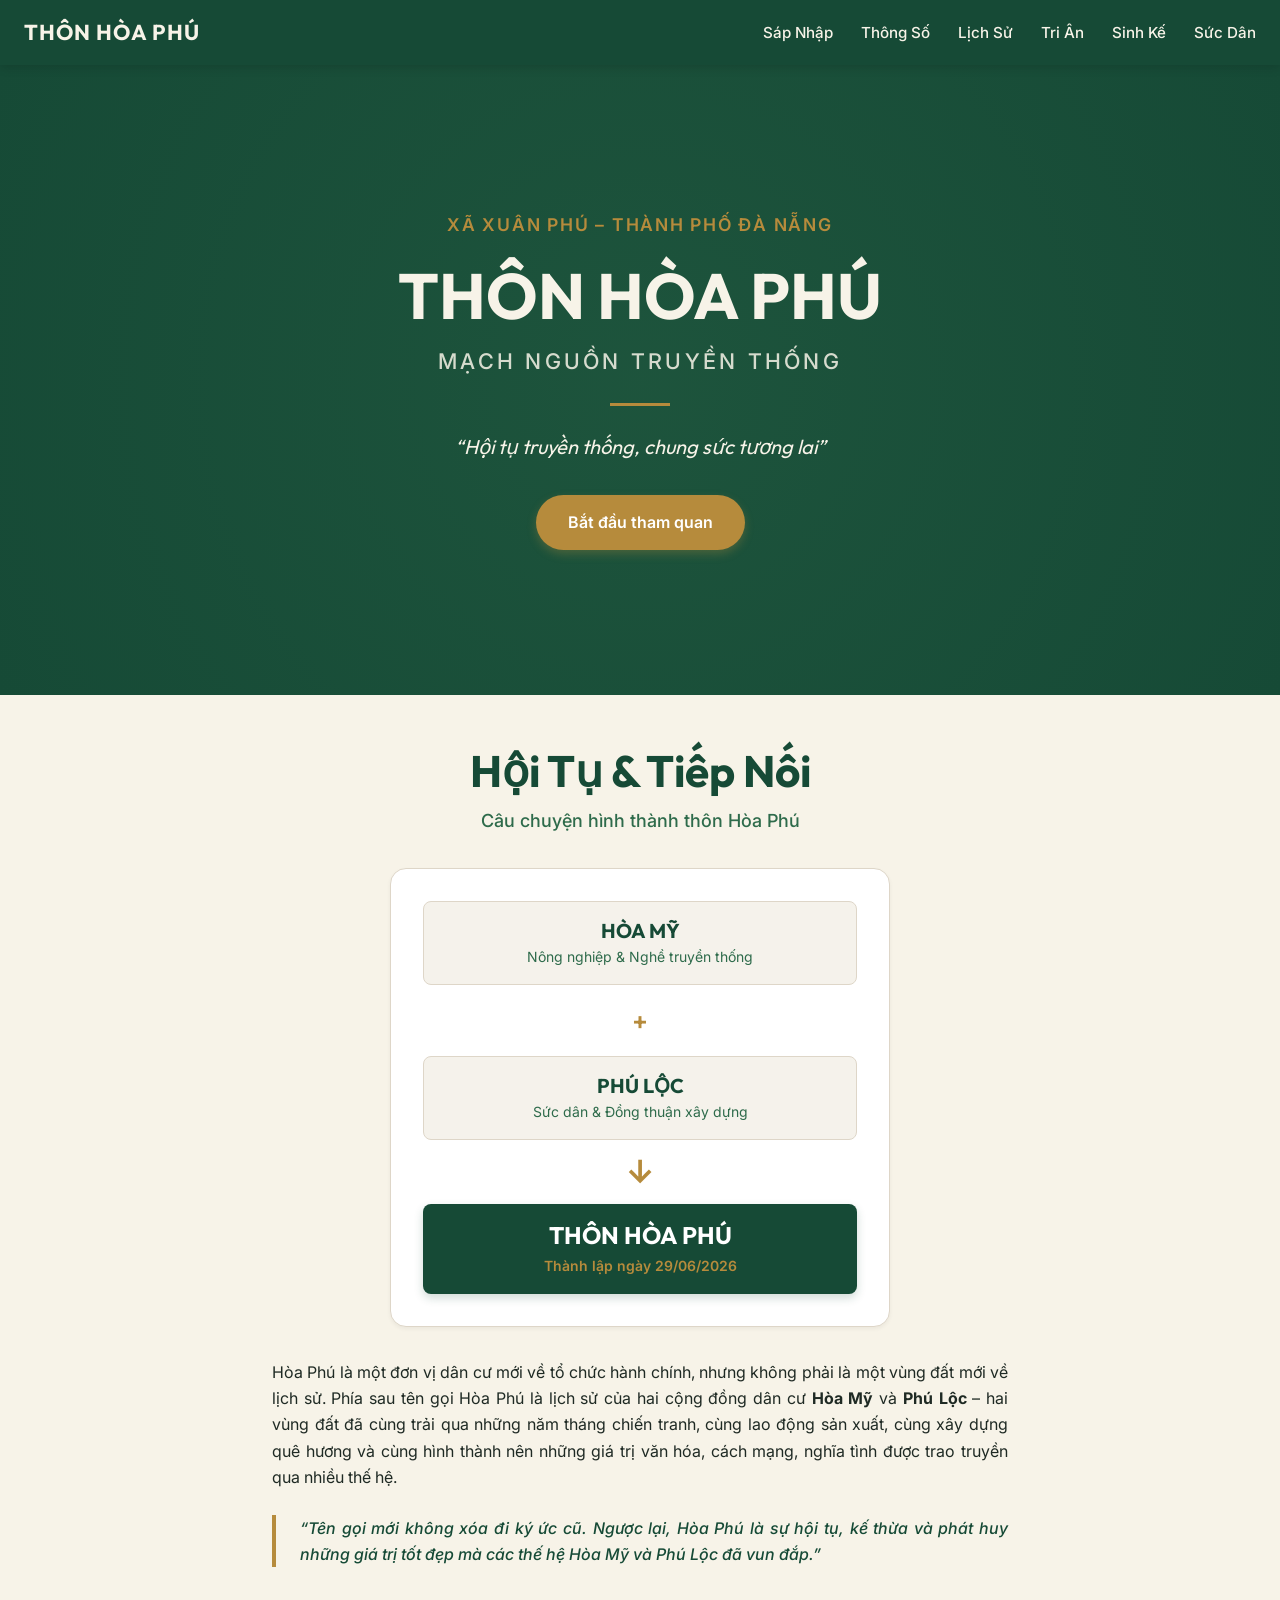
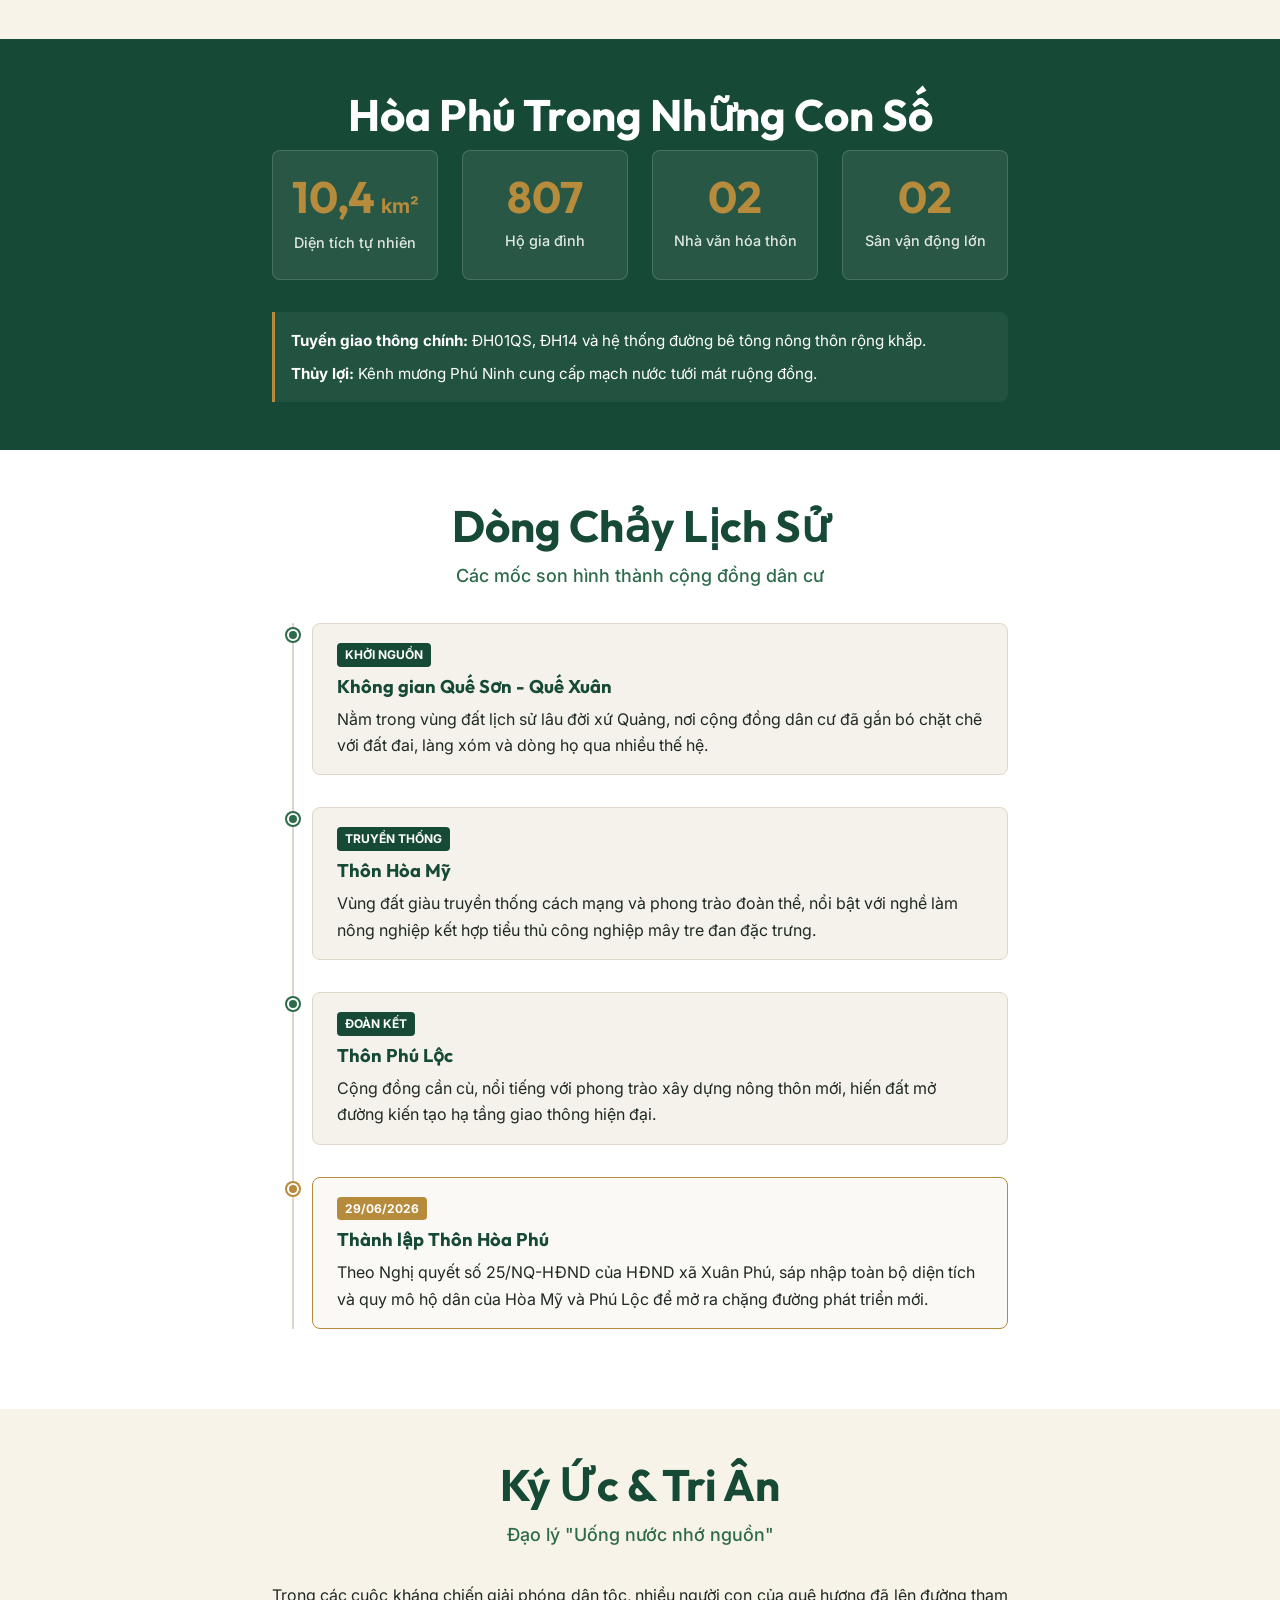
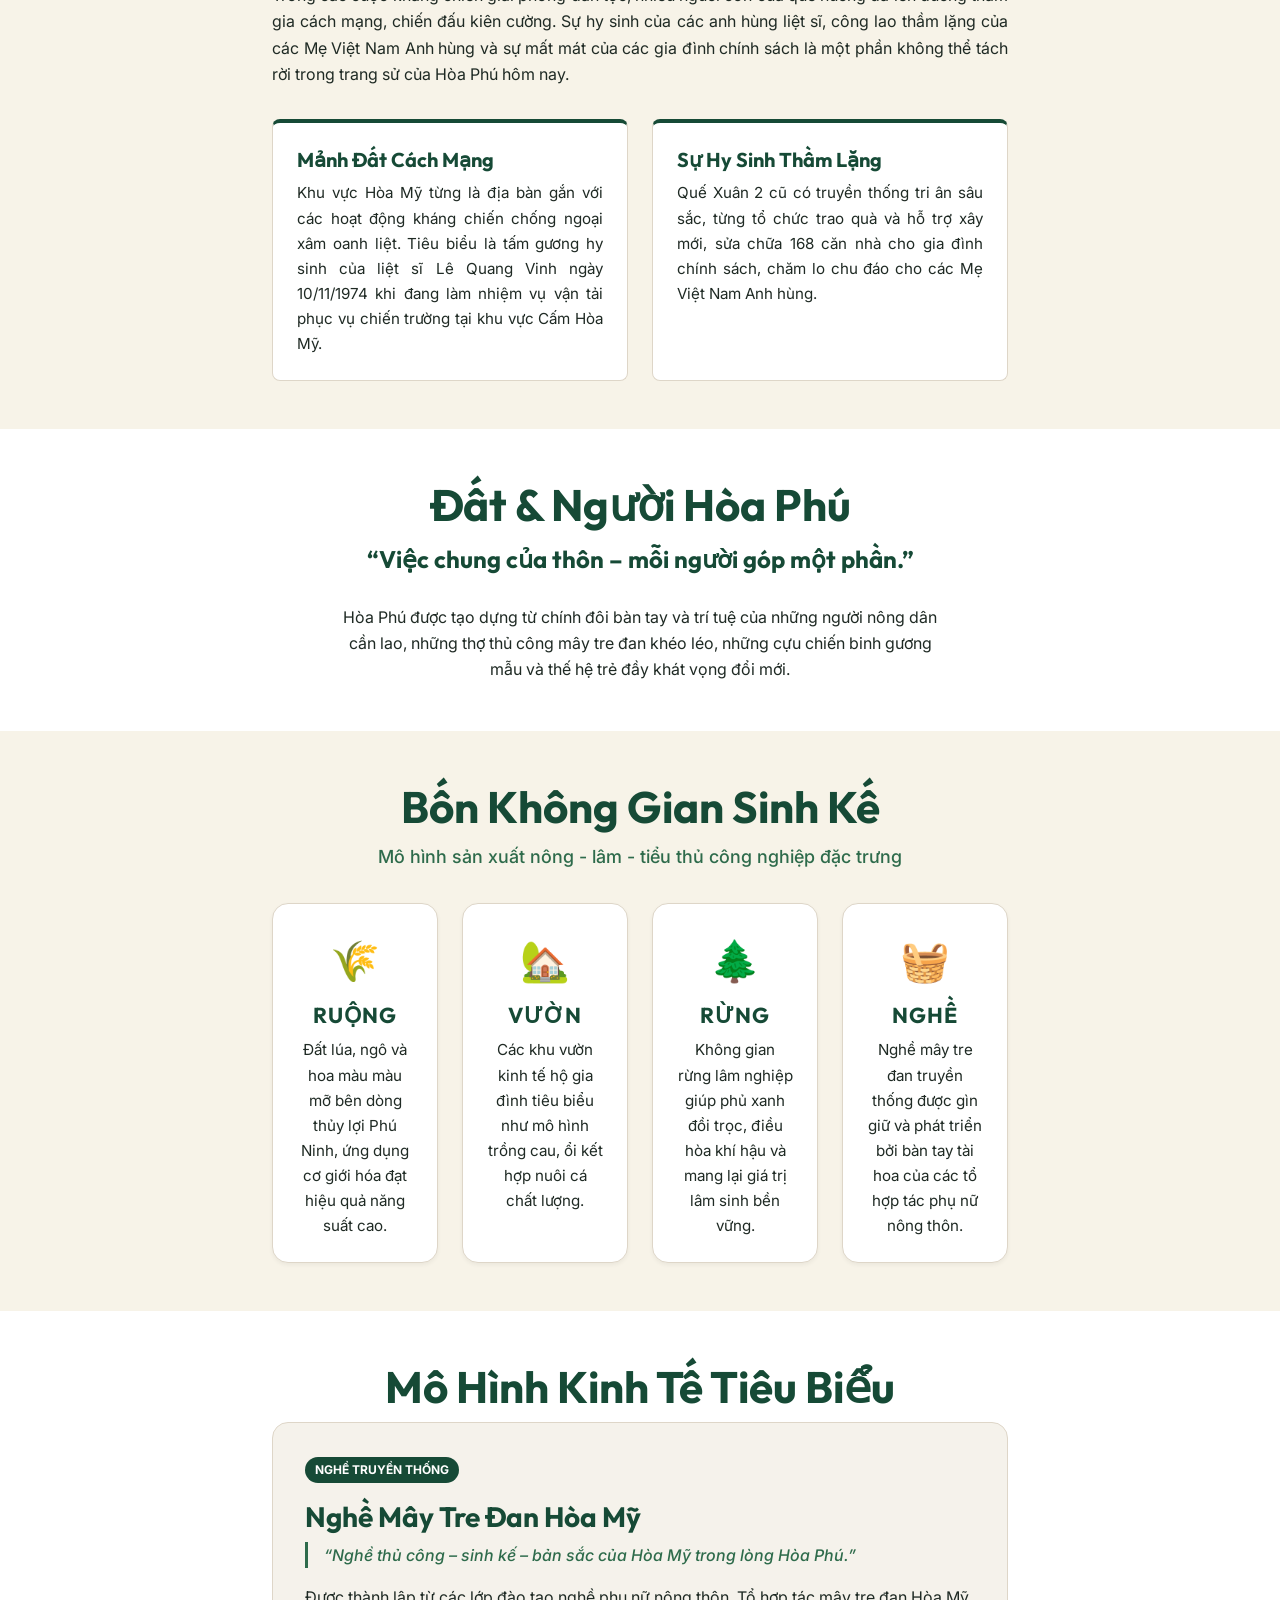
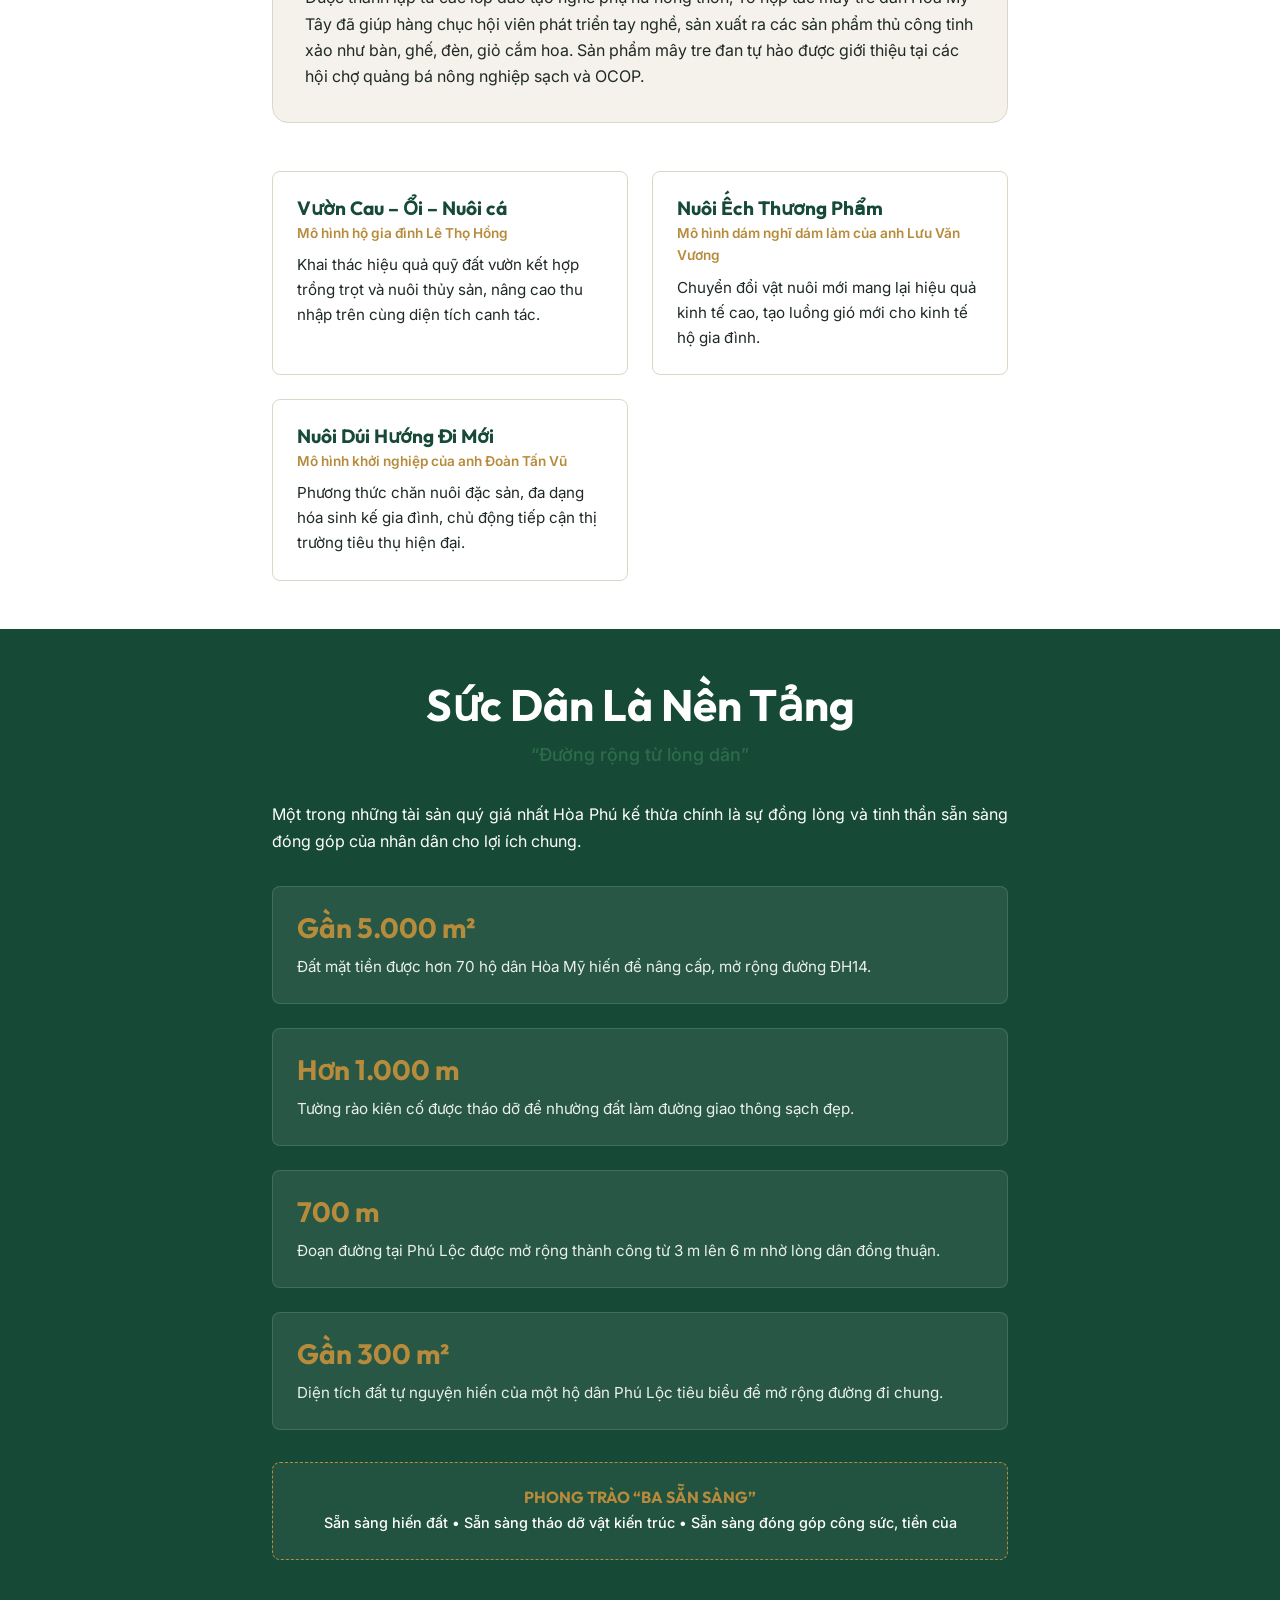
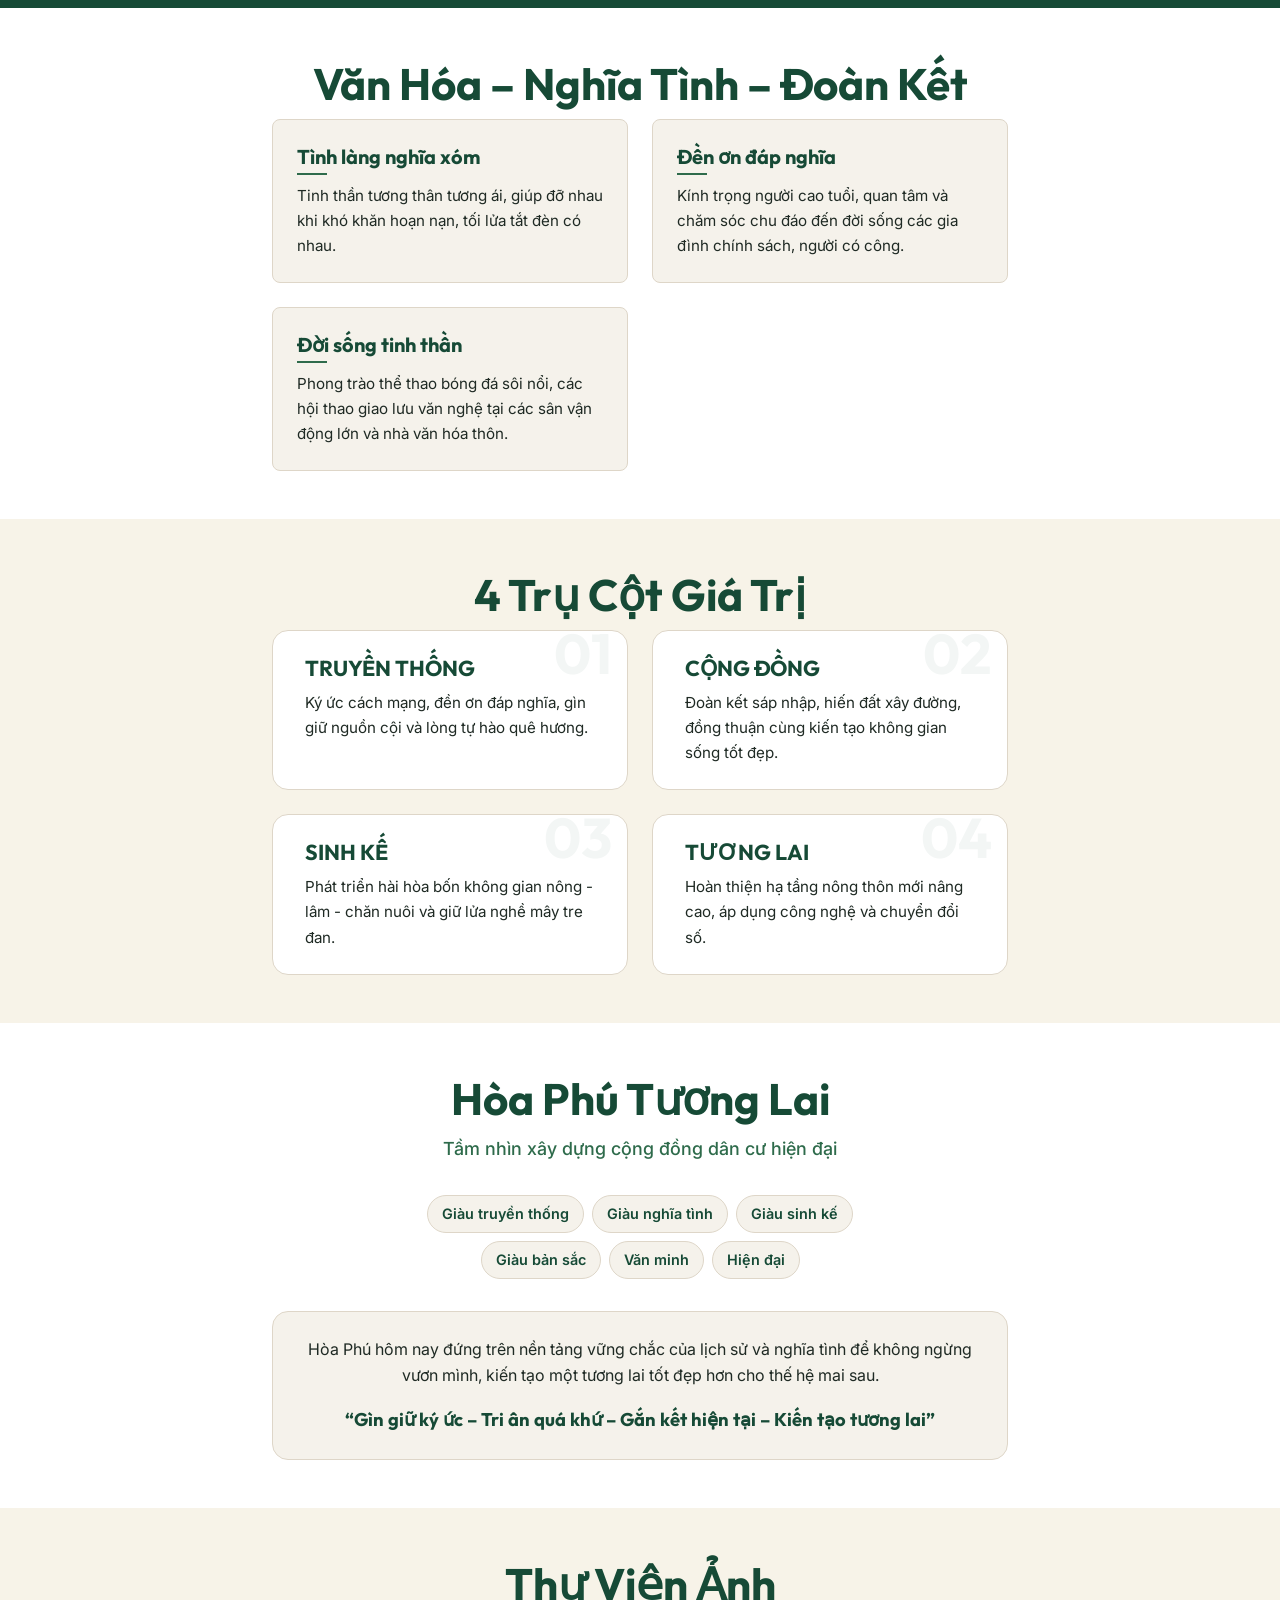
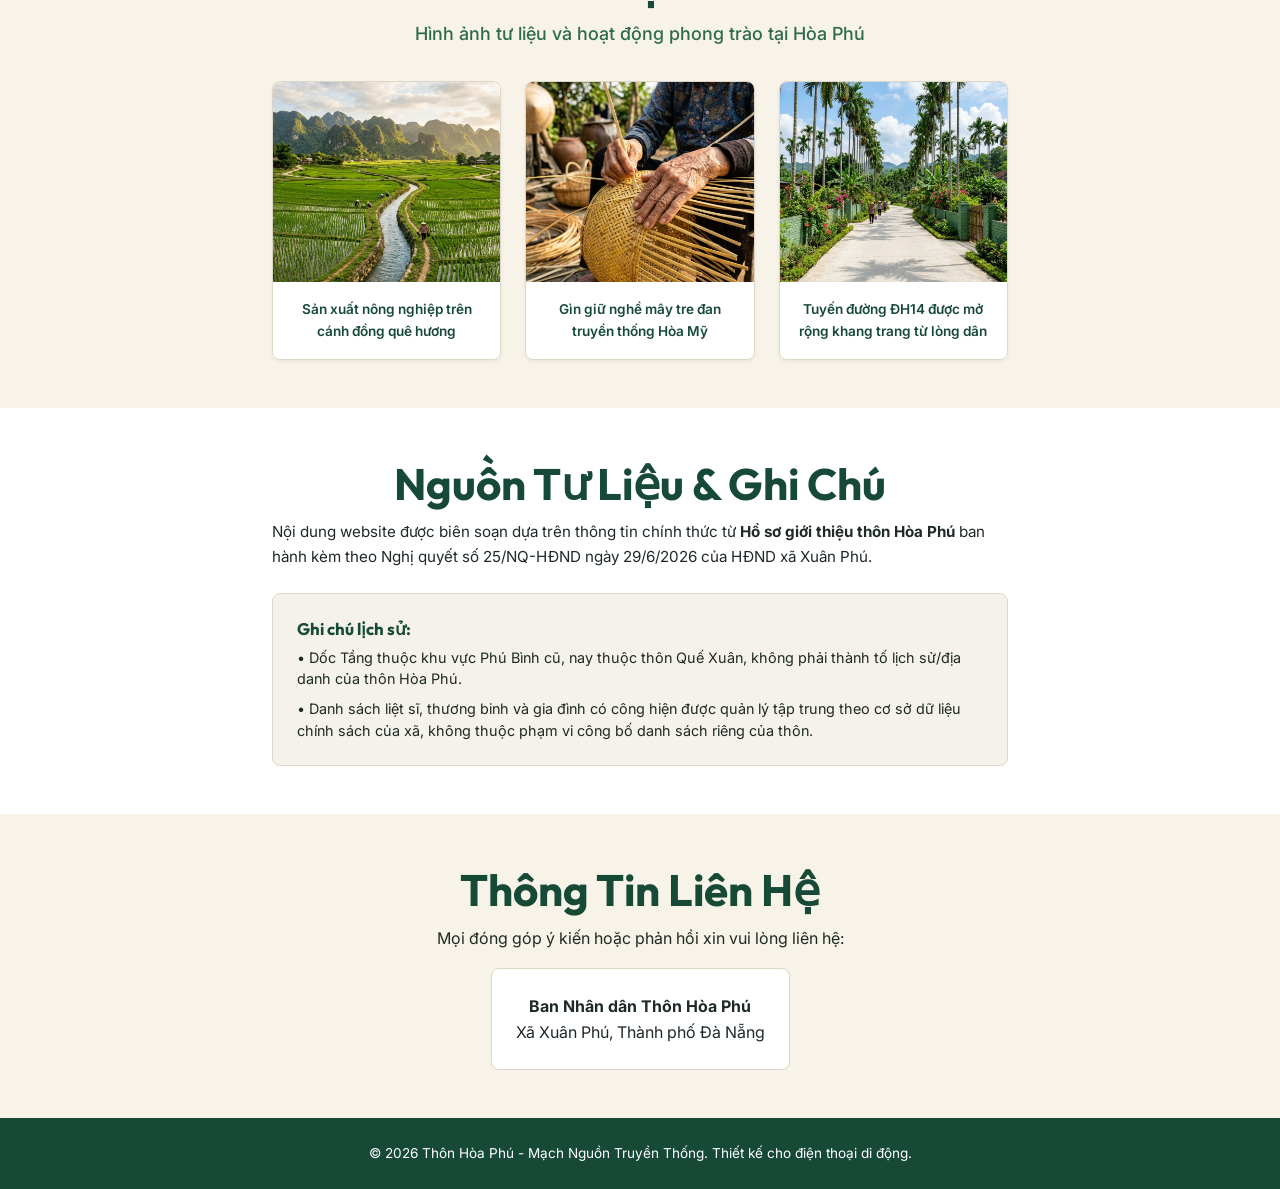
==== site/index.html @ 0a3b0293 "Initial commit: website foundation and storytelling content for Thon Hoa Phu" ====
<!DOCTYPE html>
<html lang="vi">
<head>
    <meta charset="UTF-8">
    <meta name="viewport" content="width=device-width, initial-scale=1.0">
    <title>Mạch Nguồn Truyền Thống – Thôn Hòa Phú</title>
    <meta name="description" content="Trang thông tin giới thiệu lịch sử, văn hóa, truyền thống và sinh kế của Thôn Hòa Phú, xã Xuân Phú, thành phố Đà Nẵng.">
    
    <!-- Open Graph SEO -->
    <meta property="og:title" content="Mạch Nguồn Truyền Thống – Thôn Hòa Phú">
    <meta property="og:description" content="Khám phá câu chuyện sáp nhập, lịch sử cách mạng hào hùng, thiết chế văn hóa, hạ tầng nông thôn mới và không gian sinh kế Ruộng – Vườn – Rừng – Nghề tại Hòa Phú.">
    <meta property="og:type" content="website">
    <meta property="og:locale" content="vi_VN">
    
    <link rel="stylesheet" href="assets/css/main.css">
</head>
<body>

    <!-- Skip Link for Keyboard Accessibility -->
    <a href="#content-start" class="skip-link">Bỏ qua tới nội dung chính</a>

    <!-- Top Header -->
    <header class="top-header">
        <div class="logo-text">Thôn Hòa Phú</div>
        <nav class="desktop-nav">
            <a href="#cau-chuyen">Sáp Nhập</a>
            <a href="#thong-tin">Thông Số</a>
            <a href="#lich-su">Lịch Sử</a>
            <a href="#tri-an">Tri Ân</a>
            <a href="#sinh-ke">Sinh Kế</a>
            <a href="#suc-dan">Sức Dân</a>
        </nav>
    </header>

    <main id="content-start">
        
        <!-- 1. Hero Section -->
        <section id="hero" class="hero-section text-center">
            <div class="hero-overlay"></div>
            <div class="hero-content container">
                <p class="hero-subtitle">Xã Xuân Phú – Thành phố Đà Nẵng</p>
                <h1 class="hero-title">THÔN HÒA PHÚ</h1>
                <p class="hero-tagline">MẠCH NGUỒN TRUYỀN THỐNG</p>
                <div class="divider"></div>
                <p class="hero-slogan">“Hội tụ truyền thống, chung sức tương lai”</p>
                <a href="#cau-chuyen" class="btn btn-primary">Bắt đầu tham quan</a>
            </div>
        </section>

        <!-- 2. Merger Section -->
        <section id="cau-chuyen" class="section-padding bg-ivory">
            <div class="container">
                <h2 class="section-title text-center">Hội Tụ & Tiếp Nối</h2>
                <p class="section-subtitle text-center">Câu chuyện hình thành thôn Hòa Phú</p>
                
                <div class="merger-diagram">
                    <div class="merger-node">
                        <h3>HÒA MỸ</h3>
                        <p>Nông nghiệp & Nghề truyền thống</p>
                    </div>
                    <div class="merger-plus">+</div>
                    <div class="merger-node">
                        <h3>PHÚ LỘC</h3>
                        <p>Sức dân & Đồng thuận xây dựng</p>
                    </div>
                    <div class="merger-arrow">↓</div>
                    <div class="merger-result">
                        <h3>THÔN HÒA PHÚ</h3>
                        <p class="date">Thành lập ngày 29/06/2026</p>
                    </div>
                </div>

                <div class="merger-text">
                    <p>Hòa Phú là một đơn vị dân cư mới về tổ chức hành chính, nhưng không phải là một vùng đất mới về lịch sử. Phía sau tên gọi Hòa Phú là lịch sử của hai cộng đồng dân cư <strong>Hòa Mỹ</strong> và <strong>Phú Lộc</strong> – hai vùng đất đã cùng trải qua những năm tháng chiến tranh, cùng lao động sản xuất, cùng xây dựng quê hương và cùng hình thành nên những giá trị văn hóa, cách mạng, nghĩa tình được trao truyền qua nhiều thế hệ.</p>
                    <blockquote>“Tên gọi mới không xóa đi ký ức cũ. Ngược lại, Hòa Phú là sự hội tụ, kế thừa và phát huy những giá trị tốt đẹp mà các thế hệ Hòa Mỹ và Phú Lộc đã vun đắp.”</blockquote>
                </div>
            </div>
        </section>

        <!-- 3. Quick Stats Section -->
        <section id="thong-tin" class="section-padding bg-green-deep text-white">
            <div class="container">
                <h2 class="section-title text-center text-white">Hòa Phú Trong Những Con Số</h2>
                <div class="stats-grid">
                    <div class="stat-card">
                        <div class="stat-num">10,4</div>
                        <div class="stat-unit">km²</div>
                        <div class="stat-label">Diện tích tự nhiên</div>
                    </div>
                    <div class="stat-card">
                        <div class="stat-num">807</div>
                        <div class="stat-label">Hộ gia đình</div>
                    </div>
                    <div class="stat-card">
                        <div class="stat-num">02</div>
                        <div class="stat-label">Nhà văn hóa thôn</div>
                    </div>
                    <div class="stat-card">
                        <div class="stat-num">02</div>
                        <div class="stat-label">Sân vận động lớn</div>
                    </div>
                </div>
                
                <div class="quick-info-box">
                    <p><strong>Tuyến giao thông chính:</strong> ĐH01QS, ĐH14 và hệ thống đường bê tông nông thôn rộng khắp.</p>
                    <p><strong>Thủy lợi:</strong> Kênh mương Phú Ninh cung cấp mạch nước tưới mát ruộng đồng.</p>
                </div>
            </div>
        </section>

        <!-- 4. History Flow Section -->
        <section id="lich-su" class="section-padding bg-white">
            <div class="container">
                <h2 class="section-title text-center">Dòng Chảy Lịch Sử</h2>
                <p class="section-subtitle text-center">Các mốc son hình thành cộng đồng dân cư</p>
                
                <div class="timeline">
                    <div class="timeline-item">
                        <div class="timeline-dot"></div>
                        <div class="timeline-content">
                            <span class="timeline-time">Khởi nguồn</span>
                            <h4>Không gian Quế Sơn - Quế Xuân</h4>
                            <p>Nằm trong vùng đất lịch sử lâu đời xứ Quảng, nơi cộng đồng dân cư đã gắn bó chặt chẽ với đất đai, làng xóm và dòng họ qua nhiều thế hệ.</p>
                        </div>
                    </div>
                    <div class="timeline-item">
                        <div class="timeline-dot"></div>
                        <div class="timeline-content">
                            <span class="timeline-time">Truyền thống</span>
                            <h4>Thôn Hòa Mỹ</h4>
                            <p>Vùng đất giàu truyền thống cách mạng và phong trào đoàn thể, nổi bật với nghề làm nông nghiệp kết hợp tiểu thủ công nghiệp mây tre đan đặc trưng.</p>
                        </div>
                    </div>
                    <div class="timeline-item">
                        <div class="timeline-dot"></div>
                        <div class="timeline-content">
                            <span class="timeline-time">Đoàn kết</span>
                            <h4>Thôn Phú Lộc</h4>
                            <p>Cộng đồng cần cù, nổi tiếng với phong trào xây dựng nông thôn mới, hiến đất mở đường kiến tạo hạ tầng giao thông hiện đại.</p>
                        </div>
                    </div>
                    <div class="timeline-item highlight">
                        <div class="timeline-dot"></div>
                        <div class="timeline-content">
                            <span class="timeline-time">29/06/2026</span>
                            <h4>Thành lập Thôn Hòa Phú</h4>
                            <p>Theo Nghị quyết số 25/NQ-HĐND của HĐND xã Xuân Phú, sáp nhập toàn bộ diện tích và quy mô hộ dân của Hòa Mỹ và Phú Lộc để mở ra chặng đường phát triển mới.</p>
                        </div>
                    </div>
                </div>
            </div>
        </section>

        <!-- 5. Gratitude Section -->
        <section id="tri-an" class="section-padding bg-ivory">
            <div class="container">
                <h2 class="section-title text-center">Ký Ức & Tri Ân</h2>
                <p class="section-subtitle text-center">Đạo lý "Uống nước nhớ nguồn"</p>
                
                <div class="gratitude-intro">
                    <p>Trong các cuộc kháng chiến giải phóng dân tộc, nhiều người con của quê hương đã lên đường tham gia cách mạng, chiến đấu kiên cường. Sự hy sinh của các anh hùng liệt sĩ, công lao thầm lặng của các Mẹ Việt Nam Anh hùng và sự mất mát của các gia đình chính sách là một phần không thể tách rời trong trang sử của Hòa Phú hôm nay.</p>
                </div>

                <div class="gratitude-grid">
                    <div class="gratitude-card">
                        <h4>Mảnh Đất Cách Mạng</h4>
                        <p>Khu vực Hòa Mỹ từng là địa bàn gắn với các hoạt động kháng chiến chống ngoại xâm oanh liệt. Tiêu biểu là tấm gương hy sinh của liệt sĩ Lê Quang Vinh ngày 10/11/1974 khi đang làm nhiệm vụ vận tải phục vụ chiến trường tại khu vực Cấm Hòa Mỹ.</p>
                    </div>
                    <div class="gratitude-card">
                        <h4>Sự Hy Sinh Thầm Lặng</h4>
                        <p>Quế Xuân 2 cũ có truyền thống tri ân sâu sắc, từng tổ chức trao quà và hỗ trợ xây mới, sửa chữa 168 căn nhà cho gia đình chính sách, chăm lo chu đáo cho các Mẹ Việt Nam Anh hùng.</p>
                    </div>
                </div>
            </div>
        </section>

        <!-- 6. Land & People -->
        <section id="dat-va-nguoi" class="section-padding bg-white">
            <div class="container">
                <h2 class="section-title text-center">Đất & Người Hòa Phú</h2>
                <div class="people-message text-center">
                    <blockquote>“Việc chung của thôn – mỗi người góp một phần.”</blockquote>
                    <p>Hòa Phú được tạo dựng từ chính đôi bàn tay và trí tuệ của những người nông dân cần lao, những thợ thủ công mây tre đan khéo léo, những cựu chiến binh gương mẫu và thế hệ trẻ đầy khát vọng đổi mới.</p>
                </div>
            </div>
        </section>

        <!-- 7. Livelihoods: Ruộng - Vườn - Rừng - Nghề -->
        <section id="sinh-ke" class="section-padding bg-ivory">
            <div class="container">
                <h2 class="section-title text-center">Bốn Không Gian Sinh Kế</h2>
                <p class="section-subtitle text-center">Mô hình sản xuất nông - lâm - tiểu thủ công nghiệp đặc trưng</p>
                
                <div class="livelihood-grid">
                    <div class="livelihood-card">
                        <div class="card-icon">🌾</div>
                        <h3>RUỘNG</h3>
                        <p>Đất lúa, ngô và hoa màu màu mỡ bên dòng thủy lợi Phú Ninh, ứng dụng cơ giới hóa đạt hiệu quả năng suất cao.</p>
                    </div>
                    <div class="livelihood-card">
                        <div class="card-icon">🏡</div>
                        <h3>VƯỜN</h3>
                        <p>Các khu vườn kinh tế hộ gia đình tiêu biểu như mô hình trồng cau, ổi kết hợp nuôi cá chất lượng.</p>
                    </div>
                    <div class="livelihood-card">
                        <div class="card-icon">🌲</div>
                        <h3>RỪNG</h3>
                        <p>Không gian rừng lâm nghiệp giúp phủ xanh đồi trọc, điều hòa khí hậu và mang lại giá trị lâm sinh bền vững.</p>
                    </div>
                    <div class="livelihood-card">
                        <div class="card-icon">🧺</div>
                        <h3>NGHỀ</h3>
                        <p>Nghề mây tre đan truyền thống được gìn giữ và phát triển bởi bàn tay tài hoa của các tổ hợp tác phụ nữ nông thôn.</p>
                    </div>
                </div>
            </div>
        </section>

        <!-- 8. Economic Models & Craft -->
        <section id="may-tre-dan" class="section-padding bg-white">
            <div class="container">
                <h2 class="section-title text-center">Mô Hình Kinh Tế Tiêu Biểu</h2>
                
                <div class="craft-feature">
                    <div class="craft-content">
                        <span class="badge">Nghề Truyền Thống</span>
                        <h3>Nghề Mây Tre Đan Hòa Mỹ</h3>
                        <blockquote>“Nghề thủ công – sinh kế – bản sắc của Hòa Mỹ trong lòng Hòa Phú.”</blockquote>
                        <p>Được thành lập từ các lớp đào tạo nghề phụ nữ nông thôn, Tổ hợp tác mây tre đan Hòa Mỹ Tây đã giúp hàng chục hội viên phát triển tay nghề, sản xuất ra các sản phẩm thủ công tinh xảo như bàn, ghế, đèn, giỏ cắm hoa. Sản phẩm mây tre đan tự hào được giới thiệu tại các hội chợ quảng bá nông nghiệp sạch và OCOP.</p>
                    </div>
                </div>

                <div class="models-grid">
                    <div class="model-card">
                        <h4>Vườn Cau – Ổi – Nuôi cá</h4>
                        <span class="author">Mô hình hộ gia đình Lê Thọ Hồng</span>
                        <p>Khai thác hiệu quả quỹ đất vườn kết hợp trồng trọt và nuôi thủy sản, nâng cao thu nhập trên cùng diện tích canh tác.</p>
                    </div>
                    <div class="model-card">
                        <h4>Nuôi Ếch Thương Phẩm</h4>
                        <span class="author">Mô hình dám nghĩ dám làm của anh Lưu Văn Vương</span>
                        <p>Chuyển đổi vật nuôi mới mang lại hiệu quả kinh tế cao, tạo luồng gió mới cho kinh tế hộ gia đình.</p>
                    </div>
                    <div class="model-card">
                        <h4>Nuôi Dúi Hướng Đi Mới</h4>
                        <span class="author">Mô hình khởi nghiệp của anh Đoàn Tấn Vũ</span>
                        <p>Phương thức chăn nuôi đặc sản, đa dạng hóa sinh kế gia đình, chủ động tiếp cận thị trường tiêu thụ hiện đại.</p>
                    </div>
                </div>
            </div>
        </section>

        <!-- 9. People's Contribution (Suc Dan) -->
        <section id="suc-dan" class="section-padding bg-green-deep text-white">
            <div class="container">
                <h2 class="section-title text-center text-white">Sức Dân Là Nền Tảng</h2>
                <p class="section-subtitle text-center text-white-muted">“Đường rộng từ lòng dân”</p>
                
                <div class="suc-dan-content">
                    <p class="intro-p">Một trong những tài sản quý giá nhất Hòa Phú kế thừa chính là sự đồng lòng và tinh thần sẵn sàng đóng góp của nhân dân cho lợi ích chung.</p>
                    
                    <div class="contributions-list">
                        <div class="contrib-item">
                            <span class="contrib-val">Gần 5.000 m²</span>
                            <span class="contrib-desc">Đất mặt tiền được hơn 70 hộ dân Hòa Mỹ hiến để nâng cấp, mở rộng đường ĐH14.</span>
                        </div>
                        <div class="contrib-item">
                            <span class="contrib-val">Hơn 1.000 m</span>
                            <span class="contrib-desc">Tường rào kiên cố được tháo dỡ để nhường đất làm đường giao thông sạch đẹp.</span>
                        </div>
                        <div class="contrib-item">
                            <span class="contrib-val">700 m</span>
                            <span class="contrib-desc">Đoạn đường tại Phú Lộc được mở rộng thành công từ 3 m lên 6 m nhờ lòng dân đồng thuận.</span>
                        </div>
                        <div class="contrib-item">
                            <span class="contrib-val">Gần 300 m²</span>
                            <span class="contrib-desc">Diện tích đất tự nguyện hiến của một hộ dân Phú Lộc tiêu biểu để mở rộng đường đi chung.</span>
                        </div>
                    </div>

                    <div class="slogan-box text-center">
                        <h4>PHONG TRÀO “BA SẴN SÀNG”</h4>
                        <p>Sẵn sàng hiến đất • Sẵn sàng tháo dỡ vật kiến trúc • Sẵn sàng đóng góp công sức, tiền của</p>
                    </div>
                </div>
            </div>
        </section>

        <!-- 10. Culture & Solidarity -->
        <section id="van-hoa" class="section-padding bg-white">
            <div class="container">
                <h2 class="section-title text-center">Văn Hóa – Nghĩa Tình – Đoàn Kết</h2>
                <div class="solidarity-grid">
                    <div class="value-card">
                        <h4>Tình làng nghĩa xóm</h4>
                        <p>Tinh thần tương thân tương ái, giúp đỡ nhau khi khó khăn hoạn nạn, tối lửa tắt đèn có nhau.</p>
                    </div>
                    <div class="value-card">
                        <h4>Đền ơn đáp nghĩa</h4>
                        <p>Kính trọng người cao tuổi, quan tâm và chăm sóc chu đáo đến đời sống các gia đình chính sách, người có công.</p>
                    </div>
                    <div class="value-card">
                        <h4>Đời sống tinh thần</h4>
                        <p>Phong trào thể thao bóng đá sôi nổi, các hội thao giao lưu văn nghệ tại các sân vận động lớn và nhà văn hóa thôn.</p>
                    </div>
                </div>
            </div>
        </section>

        <!-- 11. Four Pillars -->
        <section id="bon-tru-cot" class="section-padding bg-ivory">
            <div class="container">
                <h2 class="section-title text-center">4 Trụ Cột Giá Trị</h2>
                <div class="pillars-grid">
                    <div class="pillar">
                        <span class="pillar-num">01</span>
                        <h4>TRUYỀN THỐNG</h4>
                        <p>Ký ức cách mạng, đền ơn đáp nghĩa, gìn giữ nguồn cội và lòng tự hào quê hương.</p>
                    </div>
                    <div class="pillar">
                        <span class="pillar-num">02</span>
                        <h4>CỘNG ĐỒNG</h4>
                        <p>Đoàn kết sáp nhập, hiến đất xây đường, đồng thuận cùng kiến tạo không gian sống tốt đẹp.</p>
                    </div>
                    <div class="pillar">
                        <span class="pillar-num">03</span>
                        <h4>SINH KẾ</h4>
                        <p>Phát triển hài hòa bốn không gian nông - lâm - chăn nuôi và giữ lửa nghề mây tre đan.</p>
                    </div>
                    <div class="pillar">
                        <span class="pillar-num">04</span>
                        <h4>TƯƠNG LAI</h4>
                        <p>Hoàn thiện hạ tầng nông thôn mới nâng cao, áp dụng công nghệ và chuyển đổi số.</p>
                    </div>
                </div>
            </div>
        </section>

        <!-- 12. Vision/Future -->
        <section id="tuong-lai" class="section-padding bg-white">
            <div class="container text-center">
                <h2 class="section-title">Hòa Phú Tương Lai</h2>
                <p class="section-subtitle">Tầm nhìn xây dựng cộng đồng dân cư hiện đại</p>
                <div class="vision-grid">
                    <div class="vision-tag">Giàu truyền thống</div>
                    <div class="vision-tag">Giàu nghĩa tình</div>
                    <div class="vision-tag">Giàu sinh kế</div>
                    <div class="vision-tag">Giàu bản sắc</div>
                    <div class="vision-tag">Văn minh</div>
                    <div class="vision-tag">Hiện đại</div>
                </div>
                <div class="conclusion-box">
                    <p>Hòa Phú hôm nay đứng trên nền tảng vững chắc của lịch sử và nghĩa tình để không ngừng vươn mình, kiến tạo một tương lai tốt đẹp hơn cho thế hệ mai sau.</p>
                    <p class="quote">“Gìn giữ ký ức – Tri ân quá khứ – Gắn kết hiện tại – Kiến tạo tương lai”</p>
                </div>
            </div>
        </section>

        <!-- 13. Gallery -->
        <section id="thu-vien" class="section-padding bg-ivory">
            <div class="container">
                <h2 class="section-title text-center">Thư Viện Ảnh</h2>
                <p class="section-subtitle text-center">Hình ảnh tư liệu và hoạt động phong trào tại Hòa Phú</p>
                
                <div class="gallery-grid">
                    <div class="gallery-item">
                        <img src="assets/images/placeholder_farming.jpg" alt="Hoạt động sản xuất nông nghiệp trên cánh đồng Hòa Phú" loading="lazy">
                        <p class="caption">Sản xuất nông nghiệp trên cánh đồng quê hương</p>
                    </div>
                    <div class="gallery-item">
                        <img src="assets/images/placeholder_craft.jpg" alt="Người dân làm nghề mây tre đan truyền thống tại Hòa Mỹ" loading="lazy">
                        <p class="caption">Gìn giữ nghề mây tre đan truyền thống Hòa Mỹ</p>
                    </div>
                    <div class="gallery-item">
                        <img src="assets/images/placeholder_road.jpg" alt="Tuyến đường nông thôn mới khang trang sạch đẹp" loading="lazy">
                        <p class="caption">Tuyến đường ĐH14 được mở rộng khang trang từ lòng dân</p>
                    </div>
                </div>
            </div>
        </section>

        <!-- 14. References -->
        <section id="nguon-tu-lieu" class="section-padding bg-white">
            <div class="container">
                <h2 class="section-title text-center">Nguồn Tư Liệu & Ghi Chú</h2>
                <div class="references-box">
                    <p>Nội dung website được biên soạn dựa trên thông tin chính thức từ <strong>Hồ sơ giới thiệu thôn Hòa Phú</strong> ban hành kèm theo Nghị quyết số 25/NQ-HĐND ngày 29/6/2026 của HĐND xã Xuân Phú.</p>
                    
                    <div class="note-box">
                        <h5>Ghi chú lịch sử:</h5>
                        <p>• Dốc Tầng thuộc khu vực Phú Bình cũ, nay thuộc thôn Quế Xuân, không phải thành tố lịch sử/địa danh của thôn Hòa Phú.</p>
                        <p>• Danh sách liệt sĩ, thương binh và gia đình có công hiện được quản lý tập trung theo cơ sở dữ liệu chính sách của xã, không thuộc phạm vi công bố danh sách riêng của thôn.</p>
                    </div>
                </div>
            </div>
        </section>

        <!-- 15. Contact Section -->
        <section id="lien-he" class="section-padding bg-ivory text-center">
            <div class="container">
                <h2 class="section-title">Thông Tin Liên Hệ</h2>
                <p>Mọi đóng góp ý kiến hoặc phản hồi xin vui lòng liên hệ:</p>
                <div class="contact-details">
                    <p><strong>Ban Nhân dân Thôn Hòa Phú</strong></p>
                    <p>Xã Xuân Phú, Thành phố Đà Nẵng</p>
                </div>
            </div>
        </section>

    </main>

    <!-- Footer -->
    <footer class="main-footer text-center">
        <p>© 2026 Thôn Hòa Phú - Mạch Nguồn Truyền Thống. Thiết kế cho điện thoại di động.</p>
    </footer>

    <!-- Bottom Navigation for Mobile -->
    <nav class="bottom-nav">
        <a href="#hero" class="bottom-nav-item active">
            <svg viewBox="0 0 24 24" fill="none" stroke="currentColor" stroke-width="2"><path d="M3 9l9-7 9 7v11a2 2 0 0 1-2 2H5a2 2 0 0 1-2-2z"></path><polyline points="9 22 9 12 15 12 15 22"></polyline></svg>
            Trang chủ
        </a>
        <a href="#cau-chuyen" class="bottom-nav-item">
            <svg viewBox="0 0 24 24" fill="none" stroke="currentColor" stroke-width="2"><path d="M12 22s8-4 8-10V5l-8-3-8 3v7c0 6 8 10 8 10z"></path></svg>
            Sáp nhập
        </a>
        <a href="#sinh-ke" class="bottom-nav-item">
            <svg viewBox="0 0 24 24" fill="none" stroke="currentColor" stroke-width="2"><circle cx="12" cy="12" r="10"></circle><line x1="2" y1="12" x2="22" y2="12"></line><path d="M12 2a15.3 15.3 0 0 1 4 10 15.3 15.3 0 0 1-4 10 15.3 15.3 0 0 1-4-10 15.3 15.3 0 0 1 4-10z"></path></svg>
            Sinh kế
        </a>
        <a href="#lich-su" class="bottom-nav-item">
            <svg viewBox="0 0 24 24" fill="none" stroke="currentColor" stroke-width="2"><circle cx="12" cy="12" r="10"></circle><polyline points="12 6 12 12 16 14"></polyline></svg>
            Lịch sử
        </a>
    </nav>

    <script src="assets/js/main.js"></script>
</body>
</html>
---- site/assets/css/main.css ----
/* CSS Design Tokens for Hoa Phu Website */
@import url('https://fonts.googleapis.com/css2?family=Inter:wght@400;500;600;700&family=Outfit:wght@400;500;600;700&display=swap');

:root {
    /* Color Palette */
    --green-deep: #164A36;
    --green-leaf: #2E6B4B;
    --ivory: #F7F3E8;
    --gold-muted: #B68B3C;
    --ink: #1F2A24;
    --border-soft: #DED6C8;
    --white: #ffffff;
    --gray-light: #f5f2eb;
    
    /* Font Families */
    --font-heading: 'Outfit', sans-serif;
    --font-body: 'Inter', sans-serif;
    
    /* Z-Index */
    --z-header: 100;
    --z-nav-bottom: 90;
    
    /* Spacing system */
    --space-xs: 0.5rem;
    --space-sm: 1rem;
    --space-md: 1.5rem;
    --space-lg: 2rem;
    --space-xl: 3rem;
    
    /* Header & Nav Heights */
    --header-height: 65px;
    --nav-bottom-height: 60px;
    
    /* Shadows */
    --shadow-sm: 0 2px 4px rgba(0,0,0,0.05);
    --shadow-md: 0 4px 12px rgba(22, 74, 54, 0.08);
    --shadow-lg: 0 8px 24px rgba(22, 74, 54, 0.12);
    
    /* Borders */
    --radius-sm: 8px;
    --radius-md: 16px;
    --radius-lg: 24px;
}

/* Base Reset & Accessibility */
*, *::before, *::after {
    box-sizing: border-box;
    margin: 0;
    padding: 0;
}

html {
    scroll-behavior: smooth;
    scroll-padding-top: calc(var(--header-height) + 10px);
}

body {
    font-family: var(--font-body);
    font-size: 16px;
    line-height: 1.65;
    color: var(--ink);
    background-color: var(--ivory);
    -webkit-font-smoothing: antialiased;
    -moz-osx-font-smoothing: grayscale;
    padding-top: var(--header-height);
    padding-bottom: var(--nav-bottom-height);
}

h1, h2, h3, h4, h5, h6 {
    font-family: var(--font-heading);
    font-weight: 700;
    color: var(--green-deep);
    line-height: 1.25;
}

/* Skip link for screen readers */
.skip-link {
    position: absolute;
    top: -100px;
    left: 0;
    background: var(--green-deep);
    color: var(--white);
    padding: 10px 20px;
    z-index: 1000;
    text-decoration: none;
    transition: top 0.2s;
}

.skip-link:focus {
    top: 0;
}

/* Base Utility Classes */
.container {
    width: 100%;
    max-width: 800px;
    margin: 0 auto;
    padding: 0 var(--space-md);
}

.text-center {
    text-align: center;
}

.section-padding {
    padding: var(--space-xl) 0;
}

.bg-ivory {
    background-color: var(--ivory);
}

.bg-white {
    background-color: var(--white);
}

.bg-green-deep {
    background-color: var(--green-deep);
}

.text-white {
    color: var(--white);
}

.text-white-muted {
    color: rgba(255, 255, 255, 0.7);
}

img {
    max-width: 100%;
    height: auto;
    display: block;
}

/* Section Headings */
.section-title {
    font-size: 2.25rem;
    margin-bottom: var(--space-xs);
    position: relative;
    display: inline-block;
    width: 100%;
}

.section-subtitle {
    font-size: 1.125rem;
    color: var(--green-leaf);
    margin-bottom: var(--space-lg);
    font-weight: 500;
}

/* Navigation Layouts */
/* Top Header */
.top-header {
    position: fixed;
    top: 0;
    left: 0;
    width: 100%;
    height: var(--header-height);
    background: var(--green-deep);
    color: var(--white);
    display: flex;
    align-items: center;
    justify-content: space-between;
    padding: 0 var(--space-md);
    box-shadow: 0 2px 10px rgba(0,0,0,0.15);
    z-index: var(--z-header);
}

.logo-text {
    font-family: var(--font-heading);
    font-size: 1.35rem;
    font-weight: 700;
    letter-spacing: 0.05em;
    color: var(--ivory);
    text-transform: uppercase;
}

.desktop-nav {
    display: none;
}

.desktop-nav a {
    color: var(--ivory);
    text-decoration: none;
    margin-left: var(--space-md);
    font-size: 0.95rem;
    font-weight: 500;
    transition: color 0.2s;
}

.desktop-nav a:hover {
    color: var(--gold-muted);
}

/* Quick bottom navigation for Mobile */
.bottom-nav {
    position: fixed;
    bottom: 0;
    left: 0;
    width: 100%;
    height: var(--nav-bottom-height);
    background: var(--white);
    border-top: 1px solid var(--border-soft);
    display: flex;
    justify-content: space-around;
    align-items: center;
    z-index: var(--z-nav-bottom);
    box-shadow: 0 -4px 16px rgba(0,0,0,0.06);
}

.bottom-nav-item {
    display: flex;
    flex-direction: column;
    align-items: center;
    text-decoration: none;
    color: var(--green-leaf);
    font-size: 0.75rem;
    font-weight: 500;
    transition: all 0.2s ease-in-out;
    background: none;
    border: none;
    cursor: pointer;
    flex: 1;
    height: 100%;
    justify-content: center;
}

.bottom-nav-item.active {
    color: var(--gold-muted);
    font-weight: 700;
}

.bottom-nav-item svg {
    width: 22px;
    height: 22px;
    margin-bottom: 2px;
}

/* 1. Hero Section */
.hero-section {
    position: relative;
    background-color: var(--green-deep);
    color: var(--white);
    padding: var(--space-xl) 0;
    min-height: 70vh;
    display: flex;
    align-items: center;
    justify-content: center;
    overflow: hidden;
}

.hero-overlay {
    position: absolute;
    top: 0;
    left: 0;
    width: 100%;
    height: 100%;
    background: radial-gradient(circle, rgba(46,107,75,0.3) 0%, rgba(22,74,54,0.9) 100%);
    z-index: 1;
}

.hero-content {
    position: relative;
    z-index: 2;
}

.hero-subtitle {
    font-size: 1.1rem;
    font-weight: 600;
    letter-spacing: 0.1em;
    color: var(--gold-muted);
    text-transform: uppercase;
    margin-bottom: var(--space-sm);
}

.hero-title {
    font-size: 3rem;
    color: var(--ivory);
    margin-bottom: var(--space-xs);
    font-weight: 700;
}

.hero-tagline {
    font-size: 1.35rem;
    font-weight: 500;
    letter-spacing: 0.15em;
    color: rgba(247, 243, 232, 0.85);
    margin-bottom: var(--space-md);
}

.divider {
    width: 60px;
    height: 3px;
    background-color: var(--gold-muted);
    margin: 0 auto var(--space-md);
}

.hero-slogan {
    font-family: var(--font-heading);
    font-size: 1.25rem;
    font-style: italic;
    color: var(--ivory);
    margin-bottom: var(--space-lg);
}

.btn {
    display: inline-block;
    padding: 0.875rem 2rem;
    font-size: 1rem;
    font-weight: 600;
    text-decoration: none;
    border-radius: 50px;
    transition: all 0.3s;
    border: none;
    cursor: pointer;
}

.btn-primary {
    background-color: var(--gold-muted);
    color: var(--white);
    box-shadow: 0 4px 10px rgba(182,139,60,0.3);
}

.btn-primary:hover, .btn-primary:focus {
    background-color: #a37c35;
    transform: translateY(-2px);
    box-shadow: 0 6px 15px rgba(182,139,60,0.4);
}

/* 2. Merger Section */
.merger-diagram {
    display: flex;
    flex-direction: column;
    align-items: center;
    gap: var(--space-sm);
    margin: var(--space-lg) auto;
    max-width: 500px;
    background: var(--white);
    padding: var(--space-lg);
    border-radius: var(--radius-md);
    border: 1px solid var(--border-soft);
    box-shadow: var(--shadow-sm);
}

.merger-node {
    background-color: var(--gray-light);
    border: 1px solid var(--border-soft);
    border-radius: var(--radius-sm);
    padding: var(--space-sm) var(--space-md);
    width: 100%;
    text-align: center;
}

.merger-node h3 {
    font-size: 1.25rem;
    margin-bottom: 2px;
}

.merger-node p {
    font-size: 0.875rem;
    color: var(--green-leaf);
}

.merger-plus {
    font-size: 1.5rem;
    font-weight: 700;
    color: var(--gold-muted);
}

.merger-arrow {
    font-size: 2rem;
    font-weight: 700;
    color: var(--gold-muted);
    line-height: 1;
}

.merger-result {
    background-color: var(--green-deep);
    border-radius: var(--radius-sm);
    padding: var(--space-sm) var(--space-md);
    width: 100%;
    text-align: center;
    color: var(--white);
    box-shadow: 0 4px 10px rgba(22,74,54,0.2);
}

.merger-result h3 {
    color: var(--white);
    font-size: 1.5rem;
}

.merger-result .date {
    font-size: 0.875rem;
    color: var(--gold-muted);
    font-weight: 600;
    margin-top: 4px;
}

.merger-text {
    margin-top: var(--space-lg);
    text-align: justify;
}

.merger-text blockquote {
    border-left: 4px solid var(--gold-muted);
    padding-left: var(--space-md);
    font-style: italic;
    margin: var(--space-md) 0;
    color: var(--green-deep);
    font-weight: 500;
}

/* 3. Quick Stats Section */
.stats-grid {
    display: grid;
    grid-template-columns: repeat(2, 1fr);
    gap: var(--space-md);
    margin-bottom: var(--space-lg);
}

.stat-card {
    background: rgba(255, 255, 255, 0.08);
    border: 1px solid rgba(255, 255, 255, 0.15);
    border-radius: var(--radius-sm);
    padding: var(--space-md) var(--space-sm);
    text-align: center;
}

.stat-num {
    font-family: var(--font-heading);
    font-size: 2.75rem;
    font-weight: 700;
    color: var(--gold-muted);
    display: inline-block;
    line-height: 1;
}

.stat-unit {
    font-size: 1.25rem;
    color: var(--gold-muted);
    display: inline-block;
    font-weight: 700;
    margin-left: 2px;
}

.stat-label {
    font-size: 0.9rem;
    margin-top: var(--space-xs);
    font-weight: 500;
    color: rgba(255, 255, 255, 0.85);
}

.quick-info-box {
    background: rgba(255, 255, 255, 0.05);
    border-left: 3px solid var(--gold-muted);
    padding: var(--space-sm);
    border-radius: 0 var(--radius-sm) var(--radius-sm) 0;
    font-size: 0.95rem;
}

.quick-info-box p {
    margin-bottom: var(--space-xs);
}

.quick-info-box p:last-child {
    margin-bottom: 0;
}

/* 4. History Flow Section */
.timeline {
    position: relative;
    padding-left: 20px;
    margin: var(--space-lg) 0;
}

.timeline::before {
    content: '';
    position: absolute;
    top: 0;
    left: 4px;
    width: 2px;
    height: 100%;
    background-color: var(--border-soft);
}

.timeline-item {
    position: relative;
    margin-bottom: var(--space-lg);
}

.timeline-dot {
    position: absolute;
    left: -20px;
    top: 6px;
    width: 10px;
    height: 10px;
    border-radius: 50%;
    background-color: var(--green-leaf);
    border: 2px solid var(--white);
    box-shadow: 0 0 0 2px var(--green-leaf);
    z-index: 2;
}

.timeline-content {
    background-color: var(--gray-light);
    border: 1px solid var(--border-soft);
    border-radius: var(--radius-sm);
    padding: var(--space-sm) var(--space-md);
}

.timeline-time {
    display: inline-block;
    font-size: 0.75rem;
    font-weight: 700;
    background-color: var(--green-deep);
    color: var(--white);
    padding: 2px 8px;
    border-radius: 4px;
    margin-bottom: var(--space-xs);
    text-transform: uppercase;
}

.timeline-content h4 {
    font-size: 1.15rem;
    margin-bottom: var(--space-xs);
}

.timeline-item.highlight .timeline-dot {
    background-color: var(--gold-muted);
    box-shadow: 0 0 0 2px var(--gold-muted);
}

.timeline-item.highlight .timeline-content {
    border-color: var(--gold-muted);
    background-color: rgba(182, 139, 60, 0.05);
}

.timeline-item.highlight .timeline-time {
    background-color: var(--gold-muted);
}

/* 5. Gratitude Section */
.gratitude-intro {
    text-align: justify;
    margin-bottom: var(--space-lg);
}

.gratitude-grid {
    display: grid;
    grid-template-columns: 1fr;
    gap: var(--space-md);
}

.gratitude-card {
    background: var(--white);
    border: 1px solid var(--border-soft);
    padding: var(--space-md);
    border-radius: var(--radius-sm);
    border-top: 4px solid var(--green-deep);
}

.gratitude-card h4 {
    font-size: 1.25rem;
    margin-bottom: var(--space-xs);
}

.gratitude-card p {
    font-size: 0.95rem;
    text-align: justify;
}

/* 6. Land & People */
.people-message {
    max-width: 600px;
    margin: 0 auto;
}

.people-message blockquote {
    font-family: var(--font-heading);
    font-size: 1.5rem;
    font-weight: 700;
    color: var(--green-deep);
    margin-bottom: var(--space-md);
}

/* 7. Livelihoods: Ruộng - Vườn - Rừng - Nghề */
.livelihood-grid {
    display: grid;
    grid-template-columns: 1fr;
    gap: var(--space-md);
}

.livelihood-card {
    background: var(--white);
    border: 1px solid var(--border-soft);
    padding: var(--space-md);
    border-radius: var(--radius-md);
    text-align: center;
    box-shadow: var(--shadow-sm);
    transition: transform 0.3s, box-shadow 0.3s;
}

.livelihood-card:hover {
    transform: translateY(-5px);
    box-shadow: var(--shadow-md);
}

.card-icon {
    font-size: 2.5rem;
    margin-bottom: var(--space-xs);
}

.livelihood-card h3 {
    font-size: 1.35rem;
    margin-bottom: var(--space-xs);
    letter-spacing: 0.05em;
}

.livelihood-card p {
    font-size: 0.95rem;
    color: var(--ink);
}

/* 8. Economic Models & Craft */
.craft-feature {
    background: var(--gray-light);
    border: 1px solid var(--border-soft);
    border-radius: var(--radius-md);
    padding: var(--space-lg);
    margin-bottom: var(--space-xl);
}

.badge {
    background-color: var(--green-deep);
    color: var(--white);
    font-size: 0.75rem;
    font-weight: 700;
    padding: 3px 10px;
    border-radius: 50px;
    text-transform: uppercase;
    display: inline-block;
    margin-bottom: var(--space-sm);
}

.craft-content h3 {
    font-size: 1.75rem;
    margin-bottom: var(--space-xs);
}

.craft-content blockquote {
    font-style: italic;
    font-weight: 500;
    color: var(--green-leaf);
    margin-bottom: var(--space-sm);
    border-left: 3px solid var(--green-leaf);
    padding-left: var(--space-sm);
}

.models-grid {
    display: grid;
    grid-template-columns: 1fr;
    gap: var(--space-md);
}

.model-card {
    background: var(--white);
    border: 1px solid var(--border-soft);
    padding: var(--space-md);
    border-radius: var(--radius-sm);
}

.model-card h4 {
    font-size: 1.2rem;
    margin-bottom: 2px;
}

.model-card .author {
    font-size: 0.85rem;
    font-weight: 600;
    color: var(--gold-muted);
    display: block;
    margin-bottom: var(--space-xs);
}

.model-card p {
    font-size: 0.95rem;
}

/* 9. People's Contribution (Suc Dan) */
.suc-dan-content .intro-p {
    margin-bottom: var(--space-lg);
    text-align: justify;
}

.contributions-list {
    display: flex;
    flex-direction: column;
    gap: var(--space-md);
    margin-bottom: var(--space-lg);
}

.contrib-item {
    background: rgba(255, 255, 255, 0.08);
    border: 1px solid rgba(255, 255, 255, 0.12);
    border-radius: var(--radius-sm);
    padding: var(--space-md);
}

.contrib-val {
    font-family: var(--font-heading);
    font-size: 1.75rem;
    font-weight: 700;
    color: var(--gold-muted);
    display: block;
    line-height: 1.2;
    margin-bottom: var(--space-xs);
}

.contrib-desc {
    font-size: 0.95rem;
    color: rgba(255,255,255,0.9);
}

.slogan-box {
    background: rgba(255, 255, 255, 0.05);
    border: 1px dashed var(--gold-muted);
    padding: var(--space-md);
    border-radius: var(--radius-sm);
    margin-top: var(--space-lg);
}

.slogan-box h4 {
    color: var(--gold-muted);
    margin-bottom: 4px;
}

.slogan-box p {
    font-size: 0.9rem;
    font-weight: 500;
}

/* 10. Culture & Solidarity */
.solidarity-grid {
    display: grid;
    grid-template-columns: 1fr;
    gap: var(--space-md);
}

.value-card {
    background: var(--gray-light);
    border: 1px solid var(--border-soft);
    padding: var(--space-md);
    border-radius: var(--radius-sm);
}

.value-card h4 {
    font-size: 1.25rem;
    margin-bottom: var(--space-xs);
    position: relative;
    padding-bottom: 6px;
}

.value-card h4::after {
    content: '';
    position: absolute;
    bottom: 0;
    left: 0;
    width: 30px;
    height: 2px;
    background-color: var(--green-leaf);
}

.value-card p {
    font-size: 0.95rem;
    margin-top: var(--space-xs);
}

/* 11. Four Pillars */
.pillars-grid {
    display: grid;
    grid-template-columns: 1fr;
    gap: var(--space-md);
}

.pillar {
    background: var(--white);
    border: 1px solid var(--border-soft);
    border-radius: var(--radius-md);
    padding: var(--space-md) var(--space-lg);
    position: relative;
    overflow: hidden;
}

.pillar-num {
    font-family: var(--font-heading);
    font-size: 3.5rem;
    font-weight: 700;
    color: rgba(22, 74, 54, 0.05);
    position: absolute;
    right: 15px;
    top: -5px;
    line-height: 1;
}

.pillar h4 {
    font-size: 1.35rem;
    margin-bottom: var(--space-xs);
    color: var(--green-deep);
}

.pillar p {
    font-size: 0.95rem;
    position: relative;
    z-index: 2;
}

/* 12. Vision/Future */
.vision-grid {
    display: flex;
    flex-wrap: wrap;
    justify-content: center;
    gap: var(--space-xs);
    margin: var(--space-md) auto var(--space-lg);
    max-width: 500px;
}

.vision-tag {
    background-color: var(--gray-light);
    border: 1px solid var(--border-soft);
    color: var(--green-deep);
    padding: 6px 14px;
    border-radius: 50px;
    font-size: 0.9rem;
    font-weight: 600;
}

.conclusion-box {
    margin-top: var(--space-lg);
    background: var(--gray-light);
    border-radius: var(--radius-md);
    padding: var(--space-md);
    border: 1px solid var(--border-soft);
}

.conclusion-box .quote {
    font-family: var(--font-heading);
    font-size: 1.15rem;
    font-weight: 700;
    color: var(--green-deep);
    margin-top: var(--space-sm);
}

/* 13. Gallery */
.gallery-grid {
    display: grid;
    grid-template-columns: 1fr;
    gap: var(--space-md);
}

.gallery-item {
    background: var(--white);
    border: 1px solid var(--border-soft);
    border-radius: var(--radius-sm);
    overflow: hidden;
    box-shadow: var(--shadow-sm);
}

.gallery-item img {
    width: 100%;
    height: 200px;
    object-fit: cover;
    transition: transform 0.5s;
}

.gallery-item img:hover {
    transform: scale(1.05);
}

.gallery-item .caption {
    font-size: 0.85rem;
    font-weight: 600;
    padding: var(--space-sm);
    text-align: center;
    color: var(--green-deep);
    background-color: var(--white);
}

/* 14. References */
.references-box {
    font-size: 0.95rem;
}

.note-box {
    background: var(--gray-light);
    border-radius: var(--radius-sm);
    padding: var(--space-md);
    margin-top: var(--space-md);
    border: 1px solid var(--border-soft);
}

.note-box h5 {
    font-size: 1.05rem;
    margin-bottom: var(--space-xs);
}

.note-box p {
    font-size: 0.9rem;
    line-height: 1.5;
    margin-bottom: var(--space-xs);
}

.note-box p:last-child {
    margin-bottom: 0;
}

/* 15. Contact Section */
.contact-details {
    margin-top: var(--space-sm);
    background-color: var(--white);
    border: 1px solid var(--border-soft);
    padding: var(--space-md);
    border-radius: var(--radius-sm);
    display: inline-block;
}

/* Footer */
.main-footer {
    background-color: var(--green-deep);
    color: var(--white);
    padding: var(--space-md) var(--space-sm);
    font-size: 0.85rem;
}

/* Media Queries for Tablet/Desktop */
@media (min-width: 576px) {
    .stats-grid {
        grid-template-columns: repeat(2, 1fr);
    }
    .gratitude-grid, .models-grid, .solidarity-grid, .gallery-grid {
        grid-template-columns: repeat(2, 1fr);
    }
    .livelihood-grid {
        grid-template-columns: repeat(2, 1fr);
    }
}

@media (min-width: 768px) {
    body {
        padding-bottom: 0;
    }
    .bottom-nav {
        display: none;
    }
    .desktop-nav {
        display: block;
    }
    .container {
        padding: 0 var(--space-lg);
    }
    .section-title {
        font-size: 2.75rem;
    }
    .hero-title {
        font-size: 4rem;
    }
    .stats-grid {
        grid-template-columns: repeat(4, 1fr);
    }
    .timeline {
        padding-left: 40px;
    }
    .timeline::before {
        left: 20px;
    }
    .timeline-dot {
        left: -25px;
        width: 12px;
        height: 12px;
    }
    .livelihood-grid {
        grid-template-columns: repeat(4, 1fr);
    }
    .pillars-grid {
        grid-template-columns: repeat(2, 1fr);
    }
    .gallery-grid {
        grid-template-columns: repeat(3, 1fr);
    }
}
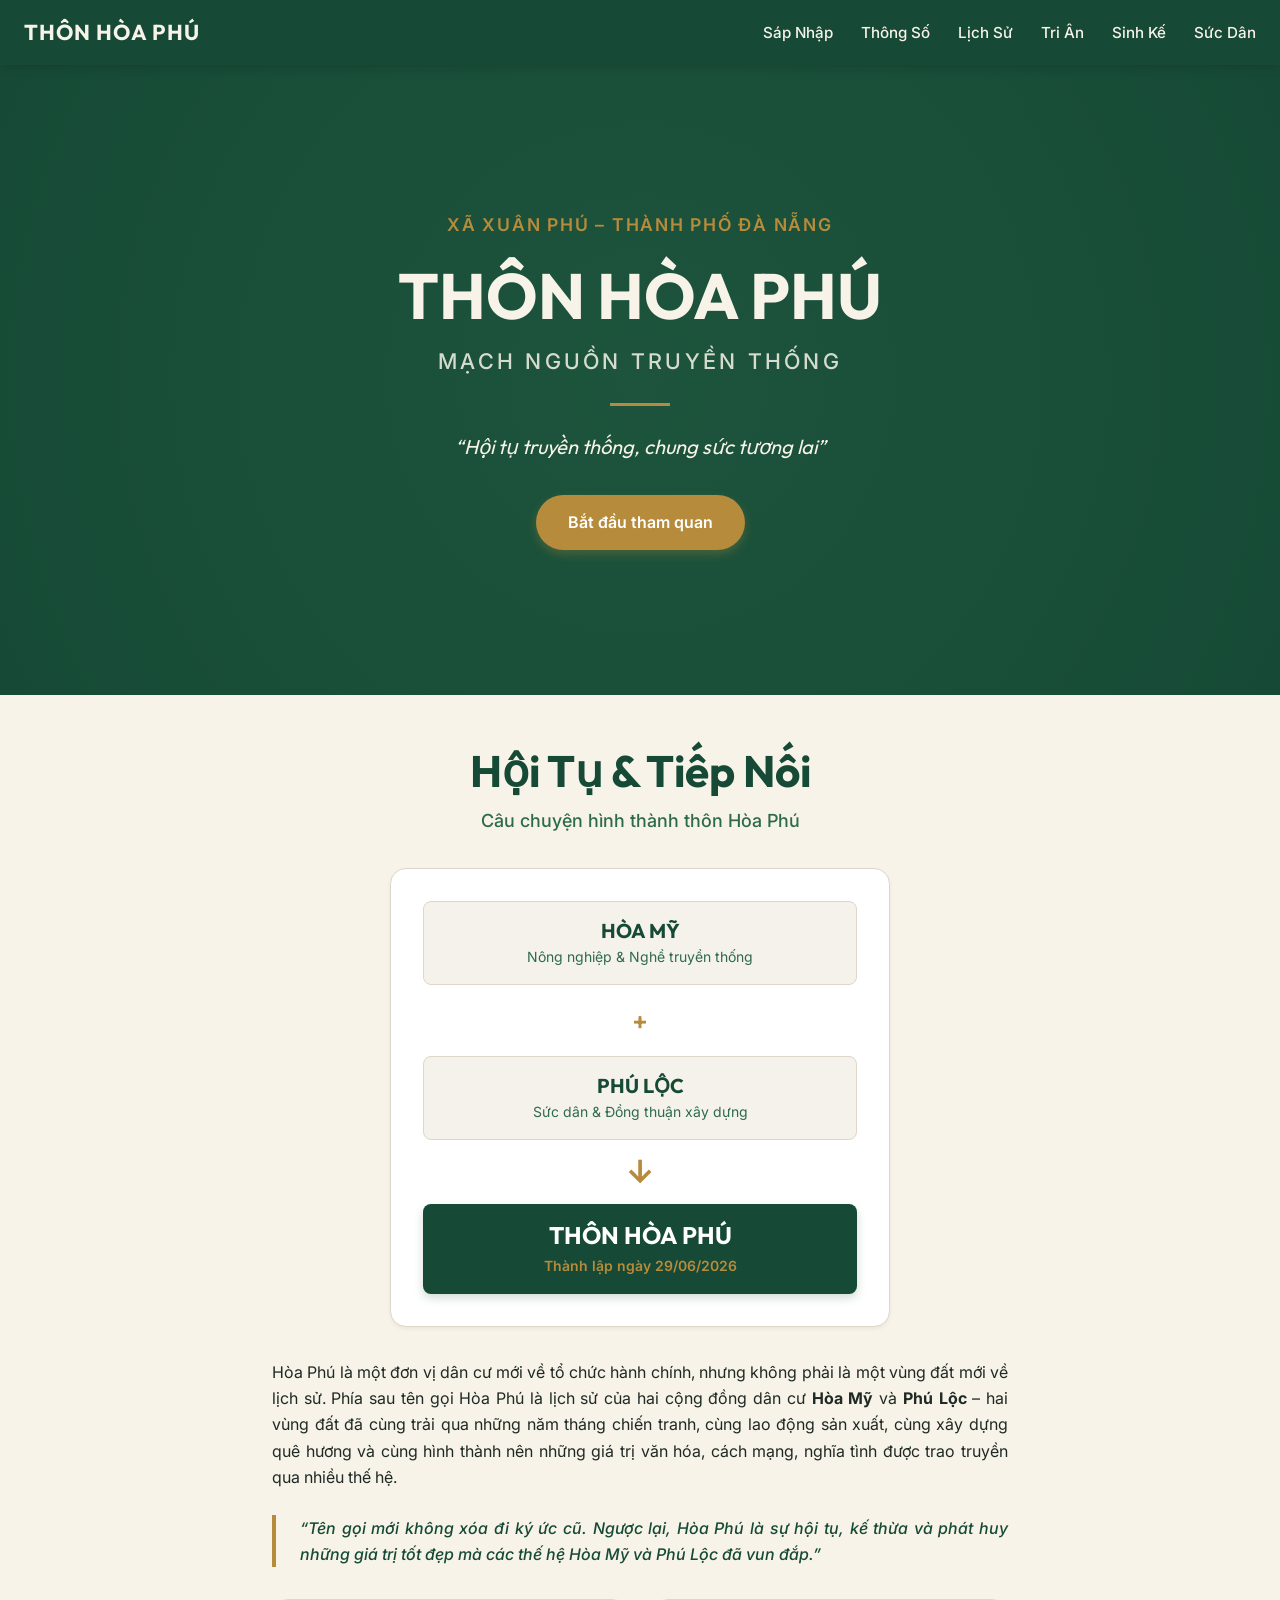
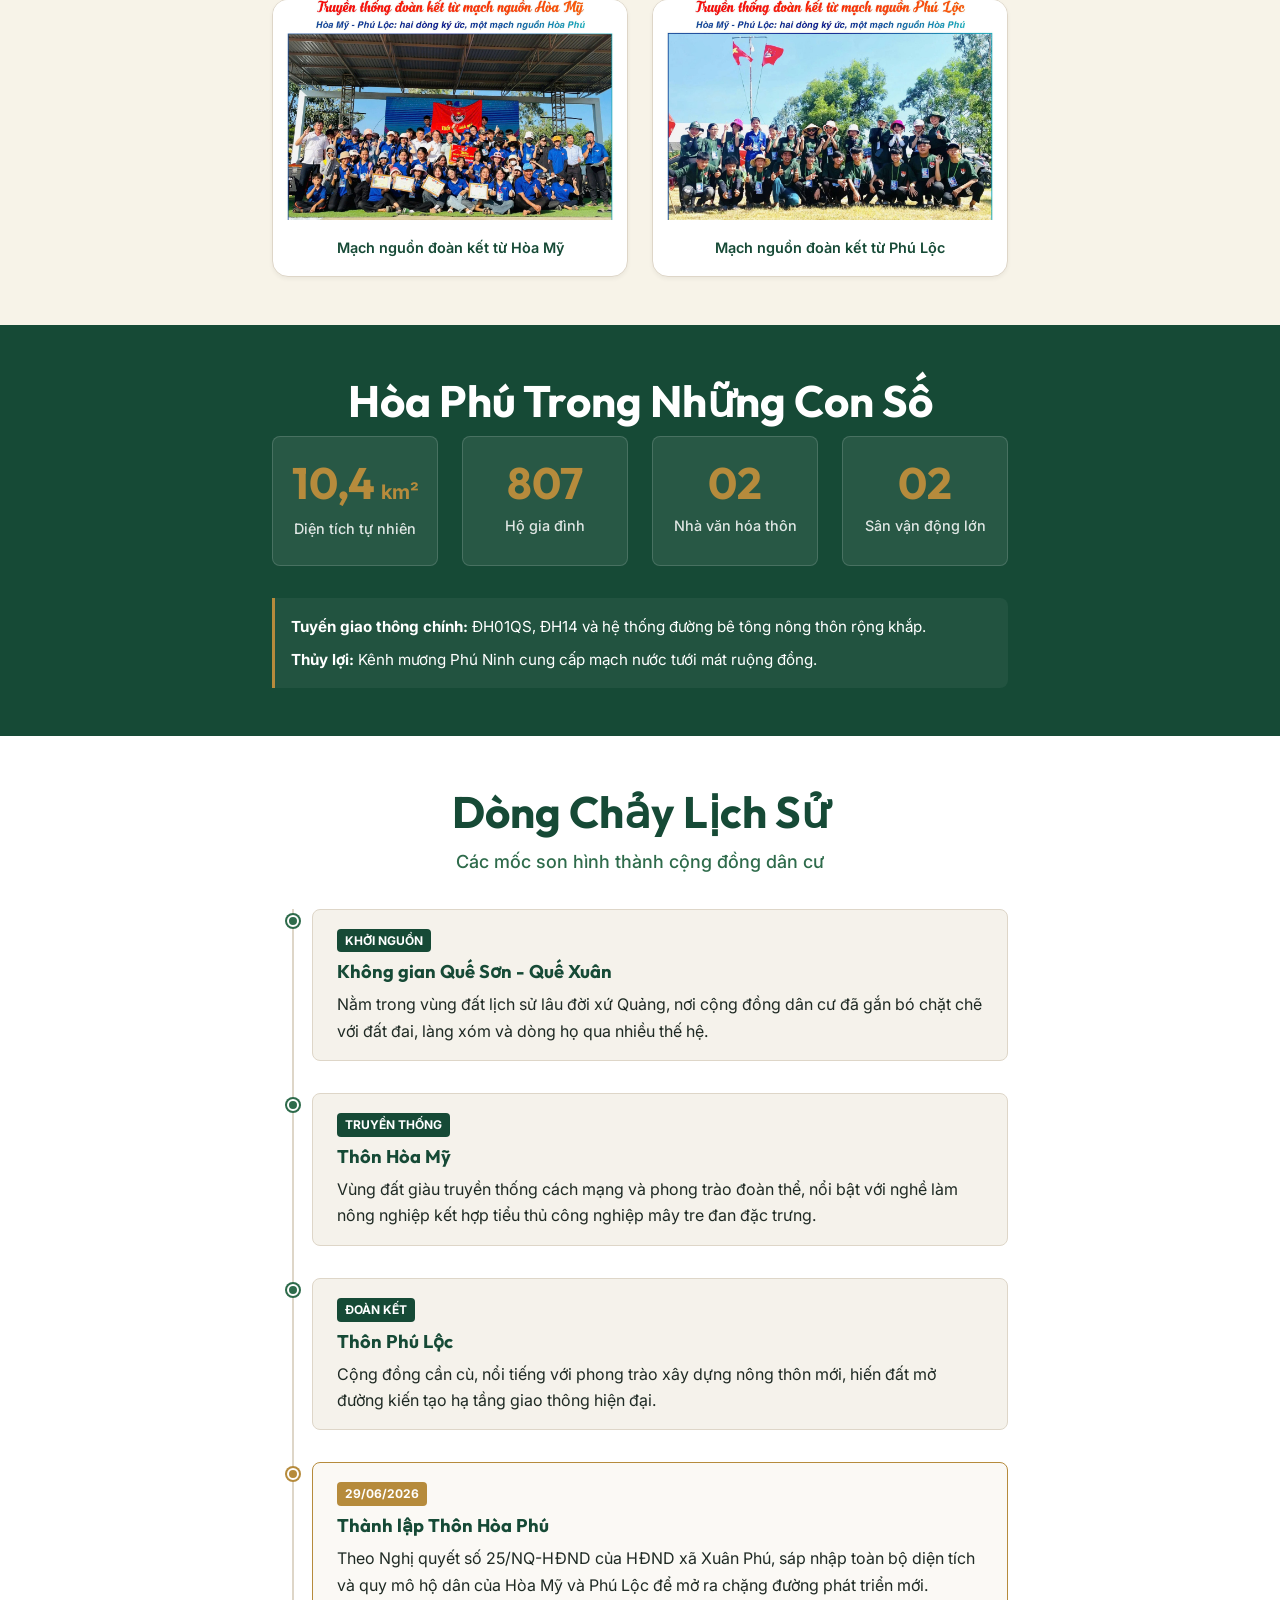
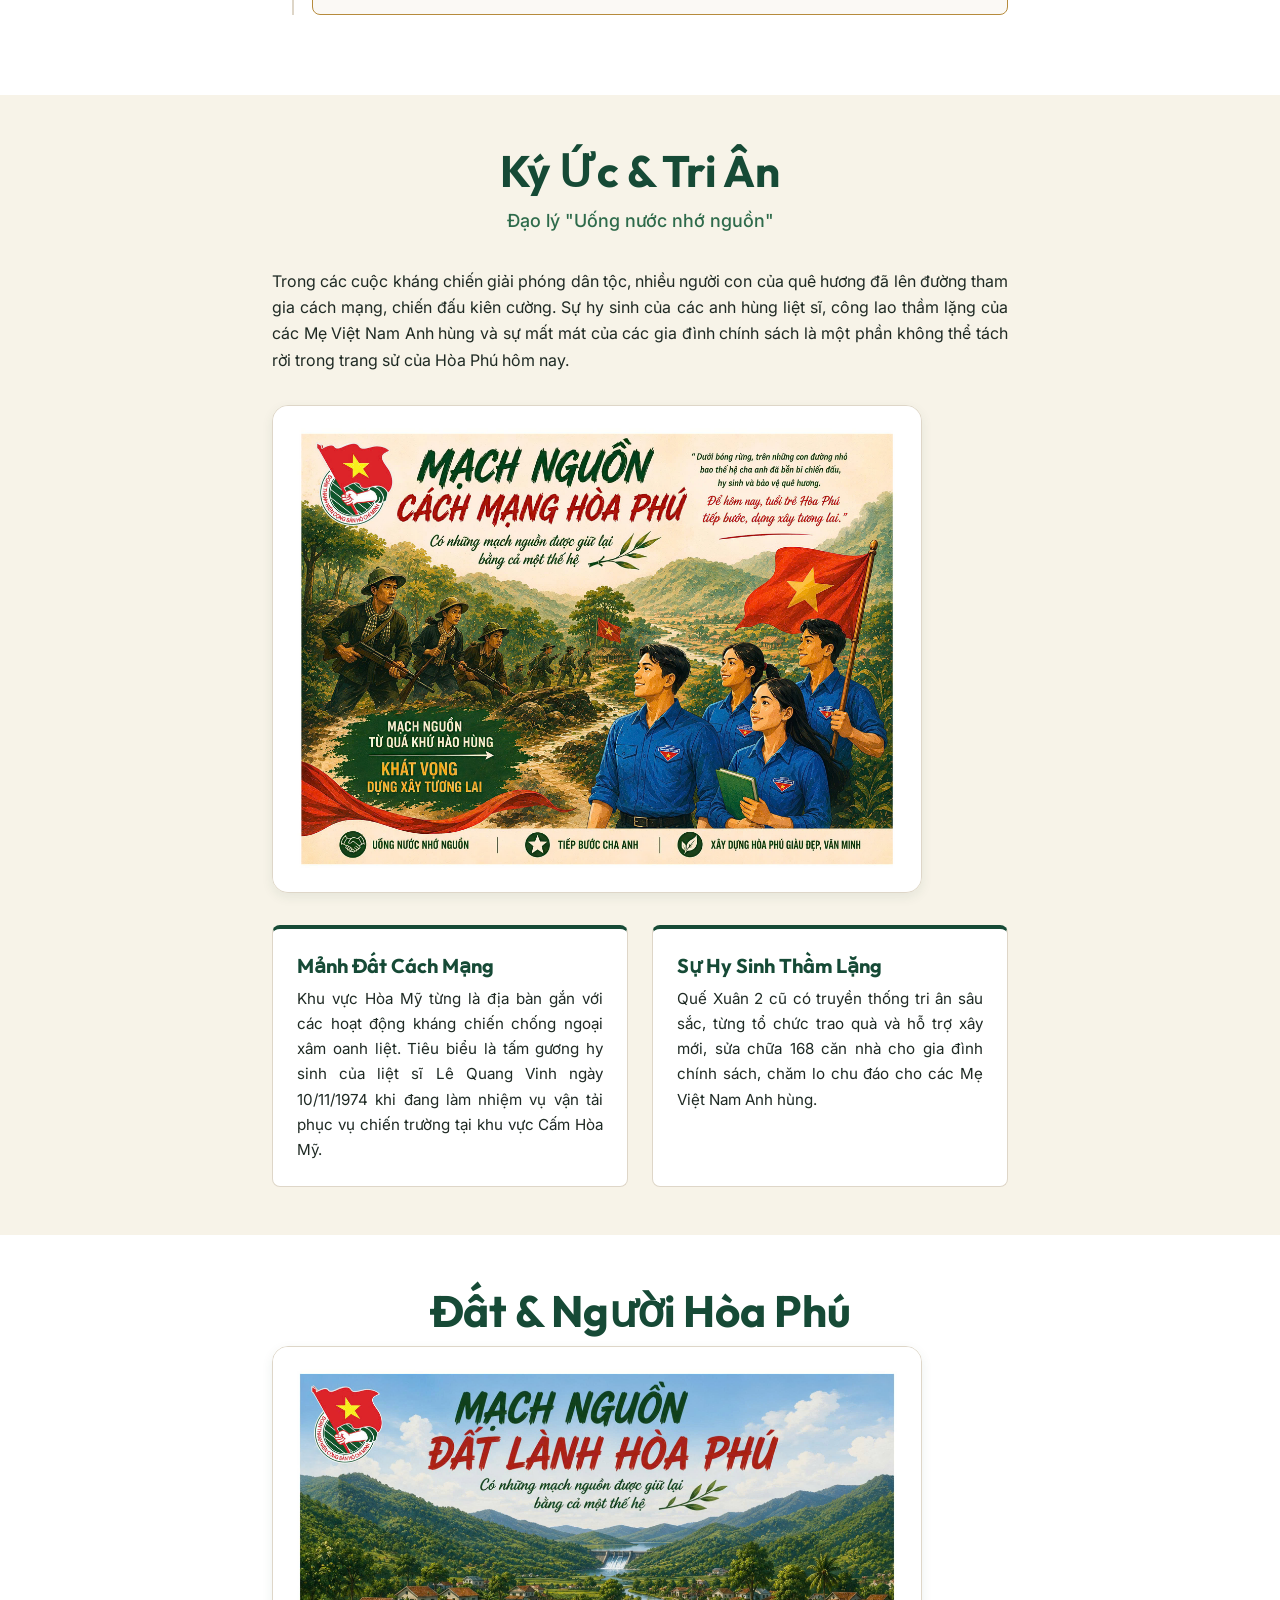
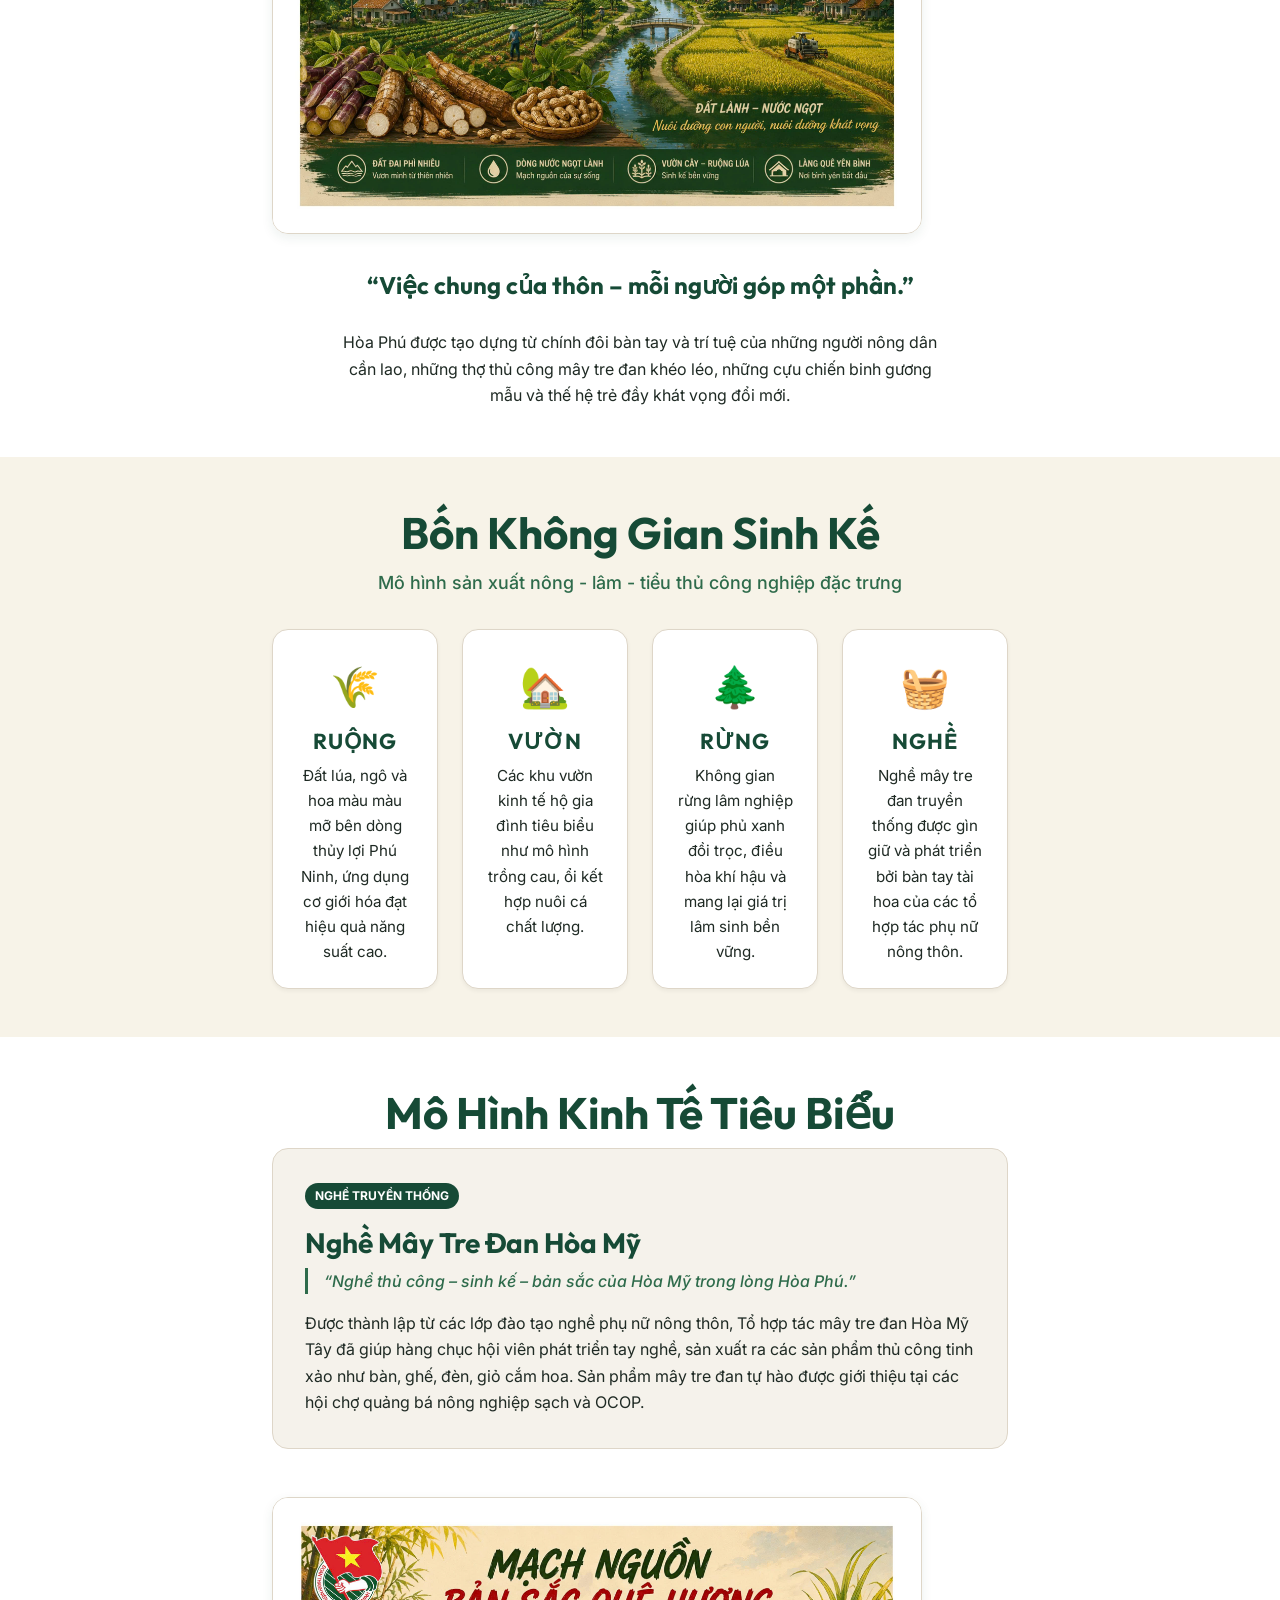
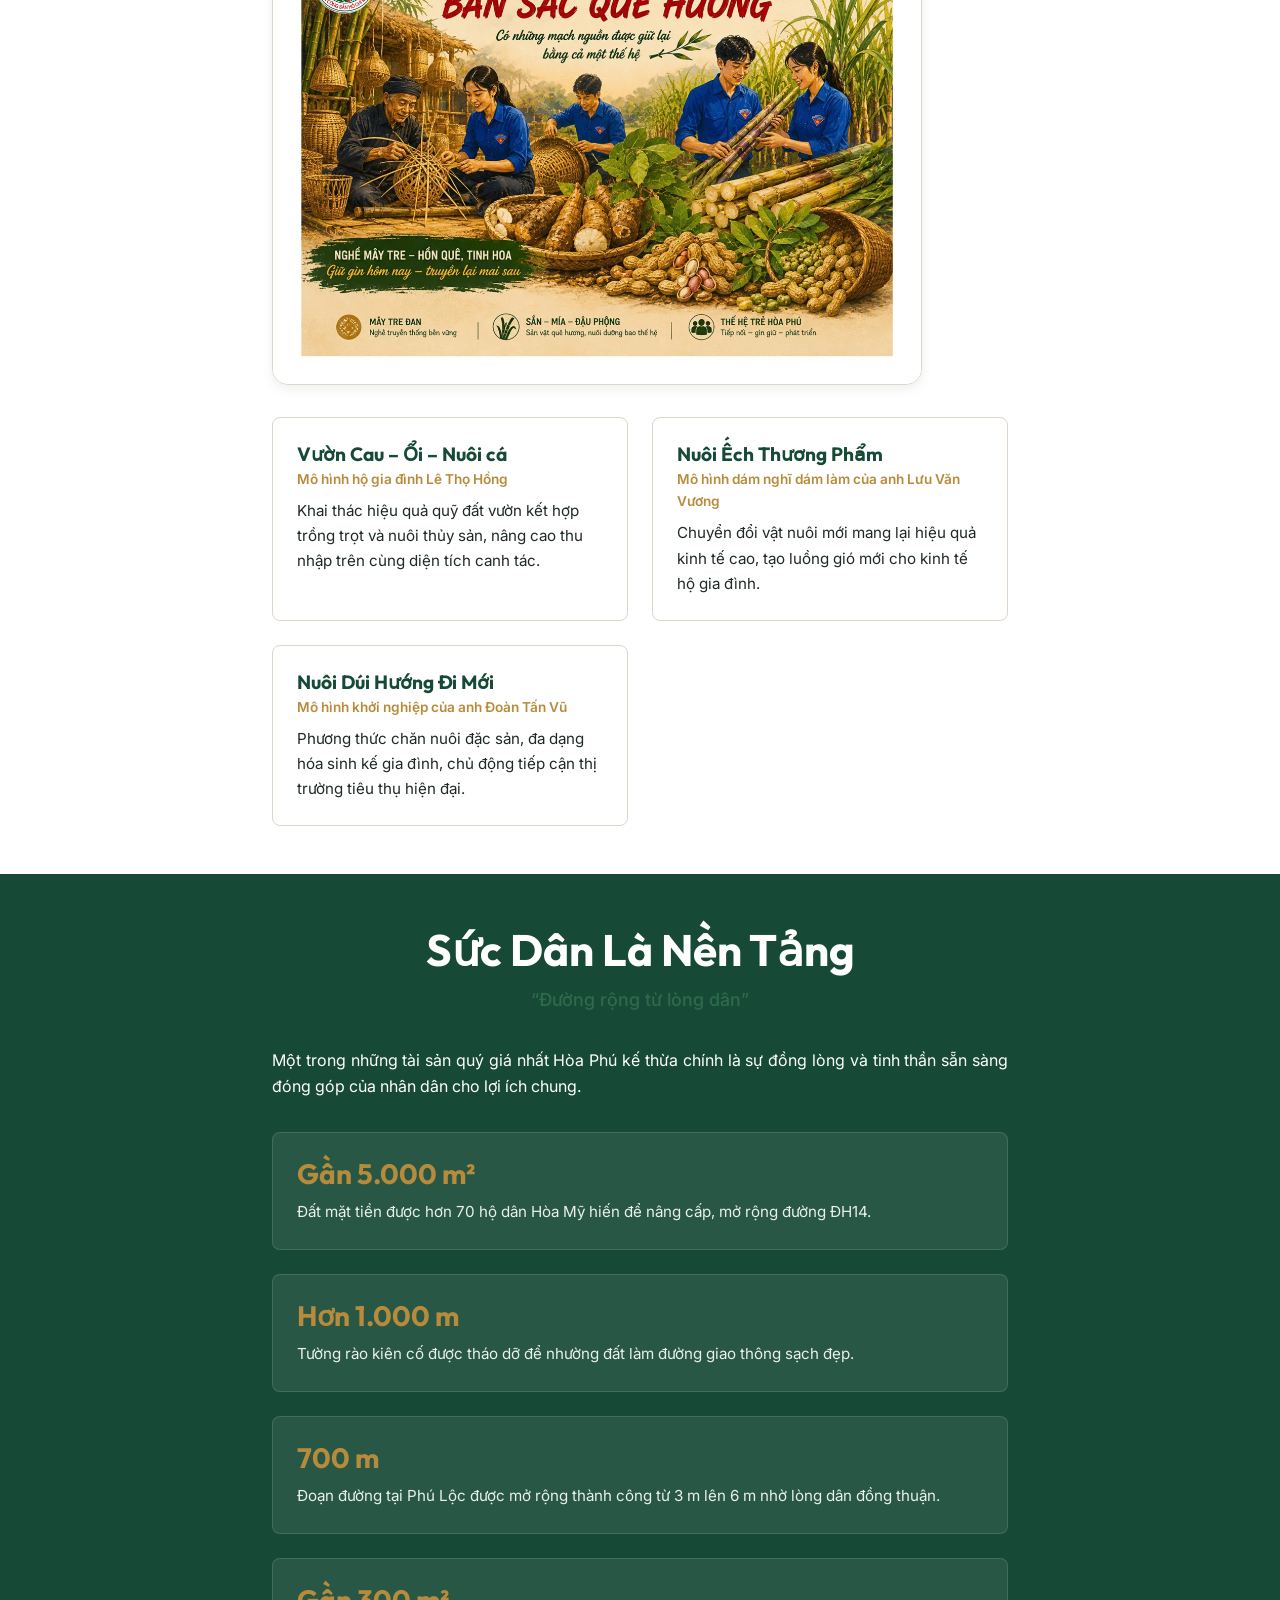
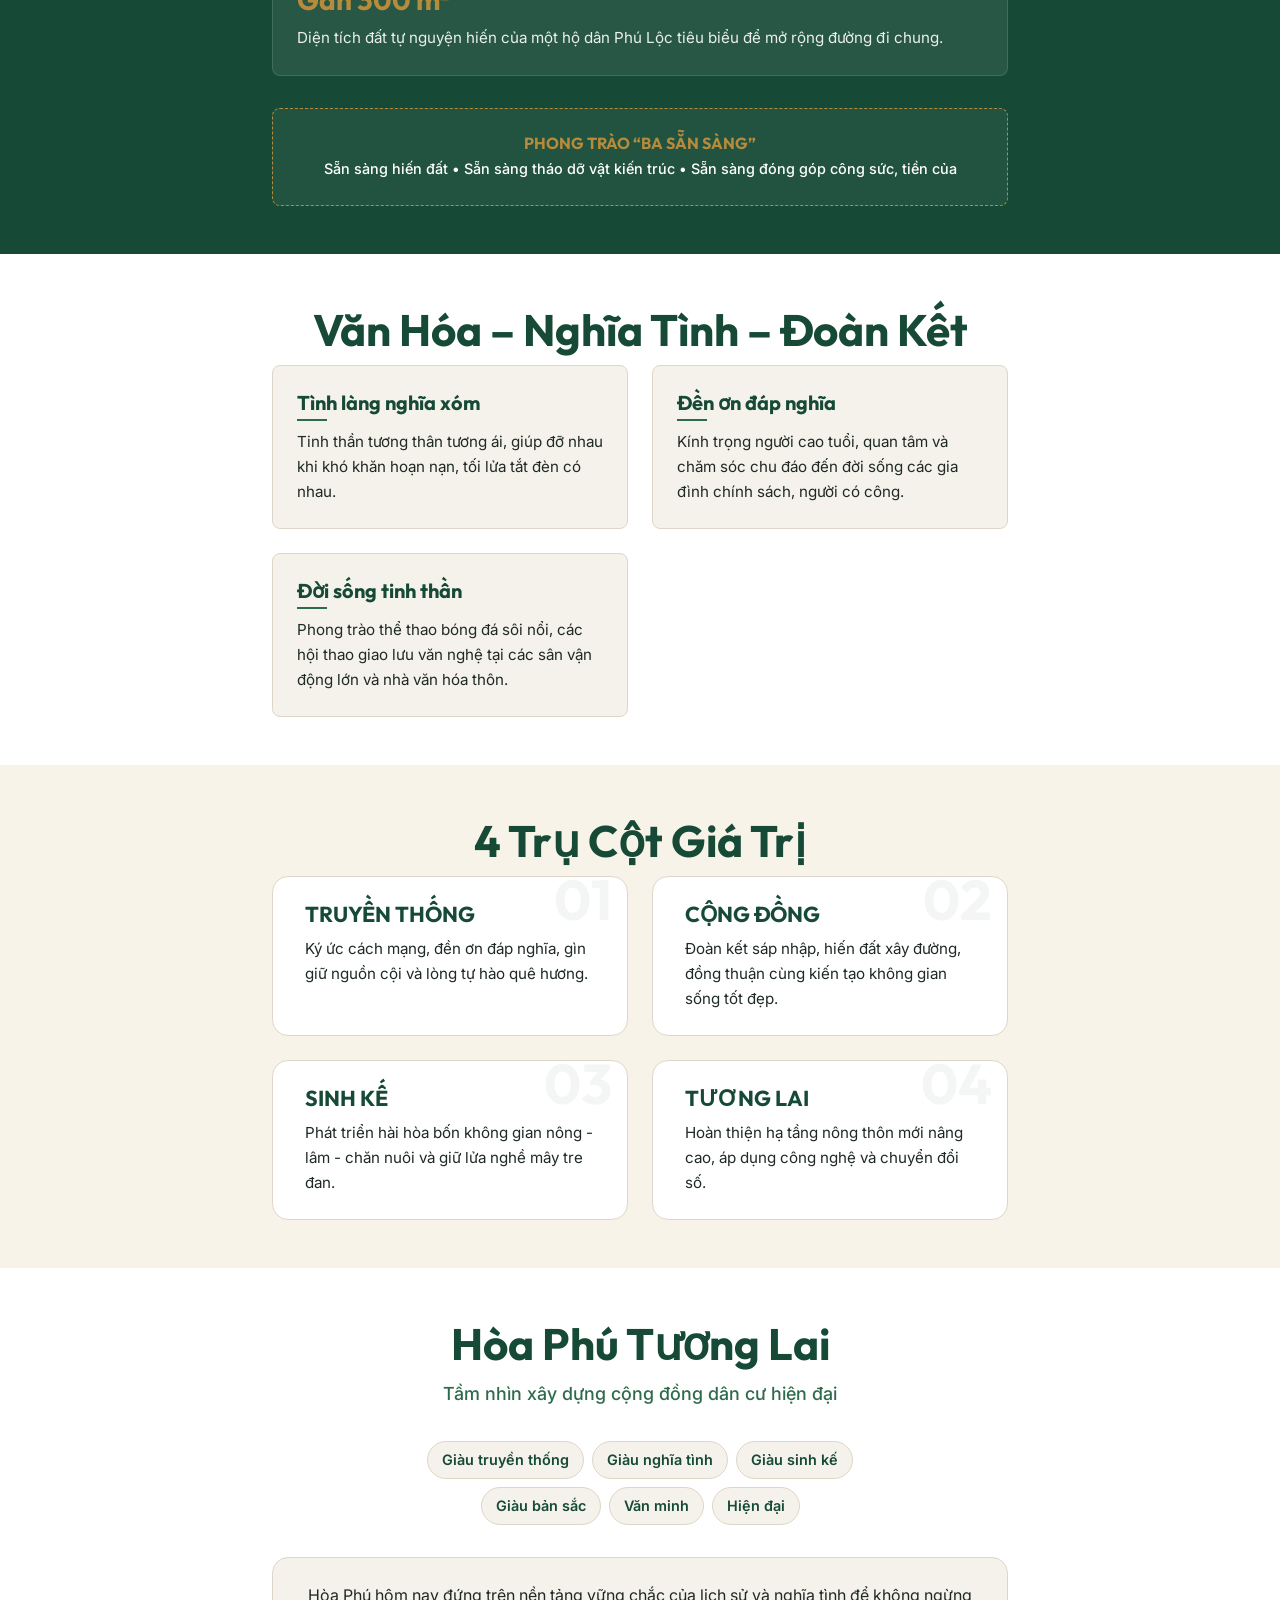
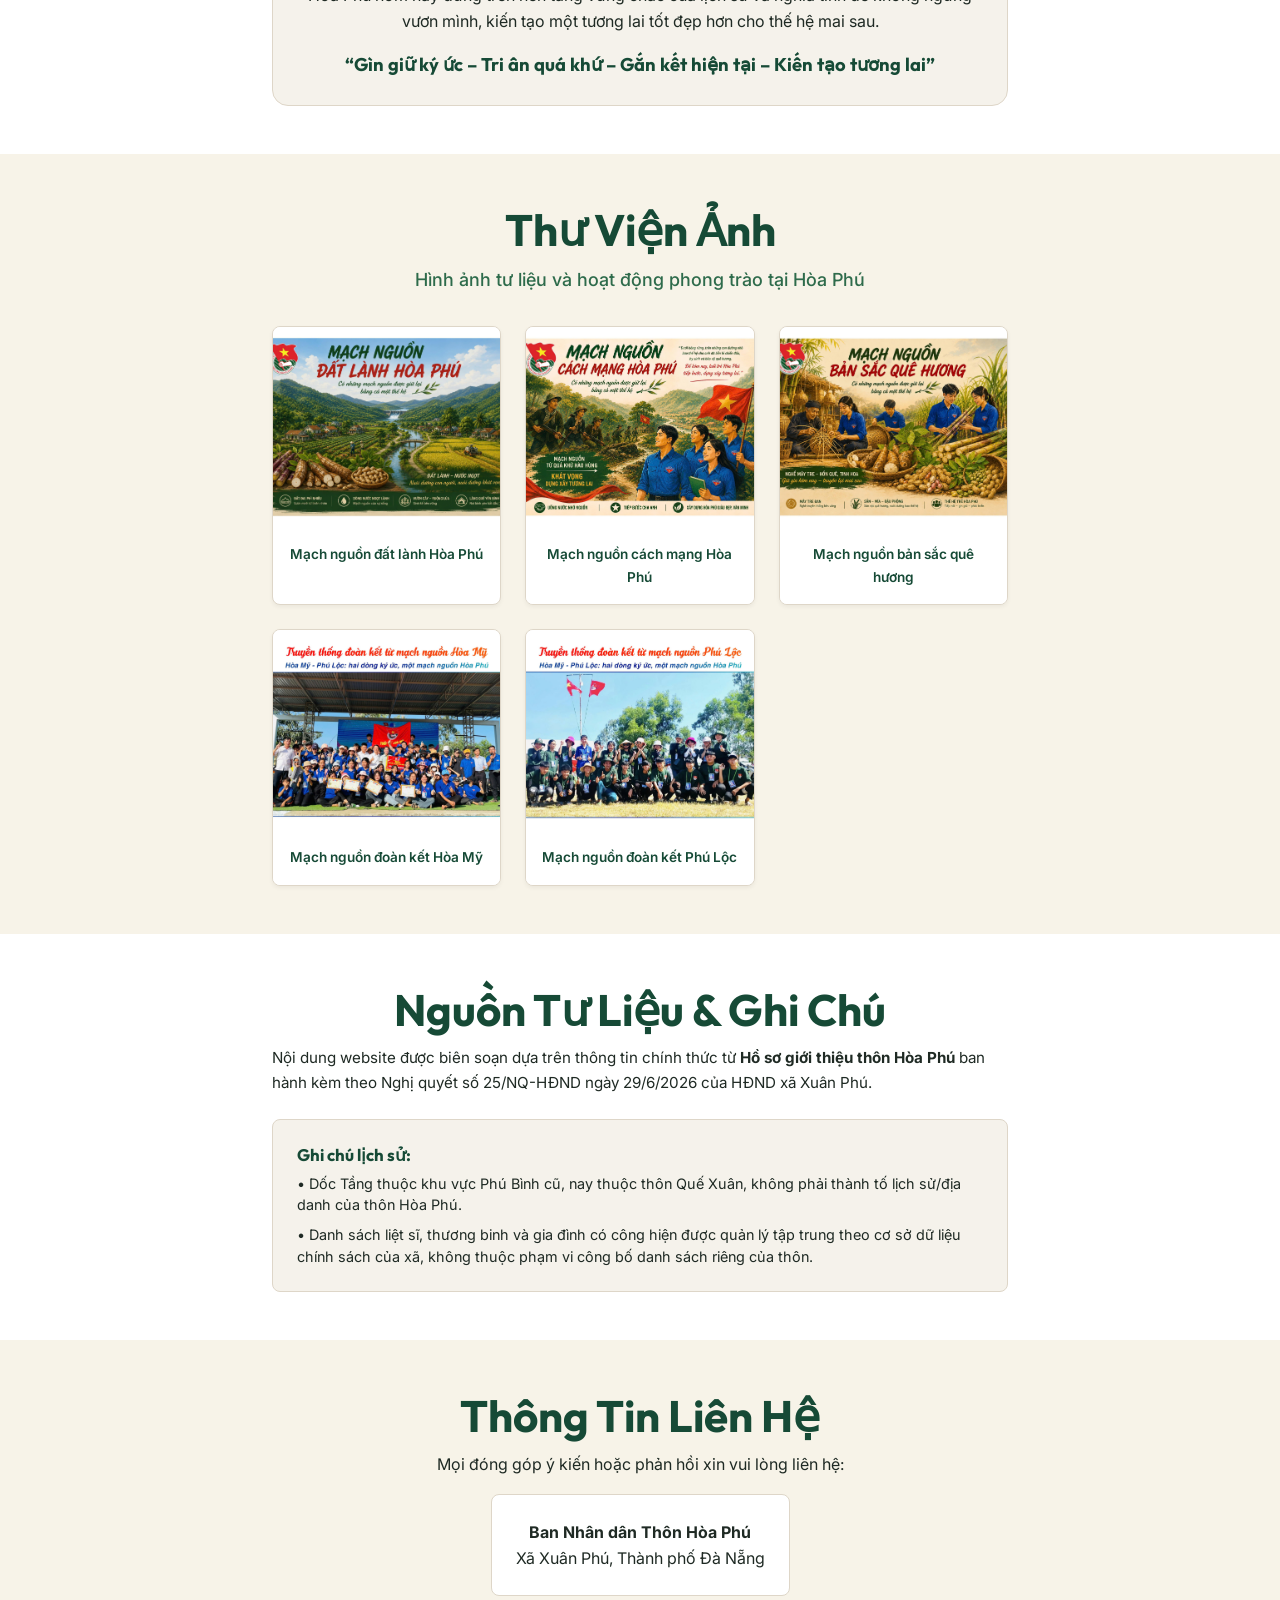
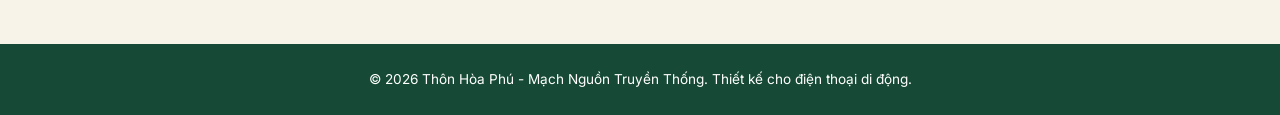
==== commit 734847c3: "feat: integrate public images into website sections and gallery" ====
--- a/site/index.html
+++ b/site/index.html
@@ -74,6 +74,17 @@
                     <p>Hòa Phú là một đơn vị dân cư mới về tổ chức hành chính, nhưng không phải là một vùng đất mới về lịch sử. Phía sau tên gọi Hòa Phú là lịch sử của hai cộng đồng dân cư <strong>Hòa Mỹ</strong> và <strong>Phú Lộc</strong> – hai vùng đất đã cùng trải qua những năm tháng chiến tranh, cùng lao động sản xuất, cùng xây dựng quê hương và cùng hình thành nên những giá trị văn hóa, cách mạng, nghĩa tình được trao truyền qua nhiều thế hệ.</p>
                     <blockquote>“Tên gọi mới không xóa đi ký ức cũ. Ngược lại, Hòa Phú là sự hội tụ, kế thừa và phát huy những giá trị tốt đẹp mà các thế hệ Hòa Mỹ và Phú Lộc đã vun đắp.”</blockquote>
                 </div>
+
+                <div class="community-photos-grid">
+                    <div class="community-photo-card">
+                        <img src="assets/images/doan_ket_hoa_my.jpg" alt="Nhân dân và tuổi trẻ Hòa Mỹ đoàn kết một lòng" loading="lazy">
+                        <p class="caption">Mạch nguồn đoàn kết từ Hòa Mỹ</p>
+                    </div>
+                    <div class="community-photo-card">
+                        <img src="assets/images/doan_ket_phu_loc.jpg" alt="Nhân dân và tuổi trẻ Phú Lộc chung tay kiến tạo" loading="lazy">
+                        <p class="caption">Mạch nguồn đoàn kết từ Phú Lộc</p>
+                    </div>
+                </div>
             </div>
         </section>
 
@@ -161,6 +172,10 @@
                     <p>Trong các cuộc kháng chiến giải phóng dân tộc, nhiều người con của quê hương đã lên đường tham gia cách mạng, chiến đấu kiên cường. Sự hy sinh của các anh hùng liệt sĩ, công lao thầm lặng của các Mẹ Việt Nam Anh hùng và sự mất mát của các gia đình chính sách là một phần không thể tách rời trong trang sử của Hòa Phú hôm nay.</p>
                 </div>
 
+                <div class="section-image-box text-center">
+                    <img src="assets/images/mach_nguon_cach_mang.jpg" alt="Áp phích tuyên truyền Mạch nguồn cách mạng Hòa Phú - Tiếp bước cha anh" class="section-banner-img" loading="lazy">
+                </div>
+
                 <div class="gratitude-grid">
                     <div class="gratitude-card">
                         <h4>Mảnh Đất Cách Mạng</h4>
@@ -178,6 +193,11 @@
         <section id="dat-va-nguoi" class="section-padding bg-white">
             <div class="container">
                 <h2 class="section-title text-center">Đất & Người Hòa Phú</h2>
+                
+                <div class="section-image-box text-center">
+                    <img src="assets/images/dat_lanh_hoa_phu.jpg" alt="Áp phích phong cảnh Mạch nguồn đất lành Hòa Phú" class="section-banner-img" loading="lazy">
+                </div>
+
                 <div class="people-message text-center">
                     <blockquote>“Việc chung của thôn – mỗi người góp một phần.”</blockquote>
                     <p>Hòa Phú được tạo dựng từ chính đôi bàn tay và trí tuệ của những người nông dân cần lao, những thợ thủ công mây tre đan khéo léo, những cựu chiến binh gương mẫu và thế hệ trẻ đầy khát vọng đổi mới.</p>
@@ -228,6 +248,10 @@
                         <blockquote>“Nghề thủ công – sinh kế – bản sắc của Hòa Mỹ trong lòng Hòa Phú.”</blockquote>
                         <p>Được thành lập từ các lớp đào tạo nghề phụ nữ nông thôn, Tổ hợp tác mây tre đan Hòa Mỹ Tây đã giúp hàng chục hội viên phát triển tay nghề, sản xuất ra các sản phẩm thủ công tinh xảo như bàn, ghế, đèn, giỏ cắm hoa. Sản phẩm mây tre đan tự hào được giới thiệu tại các hội chợ quảng bá nông nghiệp sạch và OCOP.</p>
                     </div>
+                </div>
+
+                <div class="section-image-box text-center">
+                    <img src="assets/images/ban_sac_que_huong.jpg" alt="Áp phích Mạch nguồn bản sắc quê hương - Nghề mây tre đan và sản vật đặc trưng" class="section-banner-img" loading="lazy">
                 </div>
 
                 <div class="models-grid">
@@ -364,16 +388,24 @@
                 
                 <div class="gallery-grid">
                     <div class="gallery-item">
-                        <img src="assets/images/placeholder_farming.jpg" alt="Hoạt động sản xuất nông nghiệp trên cánh đồng Hòa Phú" loading="lazy">
-                        <p class="caption">Sản xuất nông nghiệp trên cánh đồng quê hương</p>
+                        <img src="assets/images/dat_lanh_hoa_phu.jpg" alt="Mạch nguồn đất lành Hòa Phú - Nông nghiệp phát triển" loading="lazy">
+                        <p class="caption">Mạch nguồn đất lành Hòa Phú</p>
                     </div>
                     <div class="gallery-item">
-                        <img src="assets/images/placeholder_craft.jpg" alt="Người dân làm nghề mây tre đan truyền thống tại Hòa Mỹ" loading="lazy">
-                        <p class="caption">Gìn giữ nghề mây tre đan truyền thống Hòa Mỹ</p>
+                        <img src="assets/images/mach_nguon_cach_mang.jpg" alt="Mạch nguồn cách mạng Hòa Phú - Đền ơn đáp nghĩa" loading="lazy">
+                        <p class="caption">Mạch nguồn cách mạng Hòa Phú</p>
                     </div>
                     <div class="gallery-item">
-                        <img src="assets/images/placeholder_road.jpg" alt="Tuyến đường nông thôn mới khang trang sạch đẹp" loading="lazy">
-                        <p class="caption">Tuyến đường ĐH14 được mở rộng khang trang từ lòng dân</p>
+                        <img src="assets/images/ban_sac_que_huong.jpg" alt="Mạch nguồn bản sắc quê hương - Nghề mây tre đan truyền thống" loading="lazy">
+                        <p class="caption">Mạch nguồn bản sắc quê hương</p>
+                    </div>
+                    <div class="gallery-item">
+                        <img src="assets/images/doan_ket_hoa_my.jpg" alt="Đoàn kết từ mạch nguồn Hòa Mỹ - Tình nguyện tuổi trẻ" loading="lazy">
+                        <p class="caption">Mạch nguồn đoàn kết Hòa Mỹ</p>
+                    </div>
+                    <div class="gallery-item">
+                        <img src="assets/images/doan_ket_phu_loc.jpg" alt="Đoàn kết từ mạch nguồn Phú Lộc - Tình nguyện tuổi trẻ" loading="lazy">
+                        <p class="caption">Mạch nguồn đoàn kết Phú Lộc</p>
                     </div>
                 </div>
             </div>
--- a/site/assets/css/main.css
+++ b/site/assets/css/main.css
@@ -987,3 +987,65 @@
         grid-template-columns: repeat(3, 1fr);
     }
 }
+
+/* Community Photos Grid (Merger) */
+.community-photos-grid {
+    display: grid;
+    grid-template-columns: 1fr;
+    gap: var(--space-md);
+    margin-top: var(--space-lg);
+}
+
+.community-photo-card {
+    background: var(--white);
+    border: 1px solid var(--border-soft);
+    border-radius: var(--radius-md);
+    overflow: hidden;
+    box-shadow: var(--shadow-sm);
+    transition: transform 0.3s, box-shadow 0.3s;
+}
+
+.community-photo-card:hover {
+    transform: translateY(-4px);
+    box-shadow: var(--shadow-md);
+}
+
+.community-photo-card img {
+    width: 100%;
+    height: 220px;
+    object-fit: cover;
+}
+
+.community-photo-card .caption {
+    font-size: 0.9rem;
+    font-weight: 600;
+    padding: var(--space-sm);
+    text-align: center;
+    color: var(--green-deep);
+}
+
+/* Section Banner Images (Tri An, Dat & Nguoi, Ban Sac) */
+.section-image-box {
+    margin-bottom: var(--space-lg);
+}
+
+.section-banner-img {
+    width: 100%;
+    max-width: 650px;
+    height: auto;
+    border-radius: var(--radius-md);
+    box-shadow: var(--shadow-md);
+    border: 1px solid var(--border-soft);
+    transition: transform 0.3s ease;
+}
+
+.section-banner-img:hover {
+    transform: scale(1.02);
+}
+
+@media (min-width: 576px) {
+    .community-photos-grid {
+        grid-template-columns: repeat(2, 1fr);
+    }
+}
+
